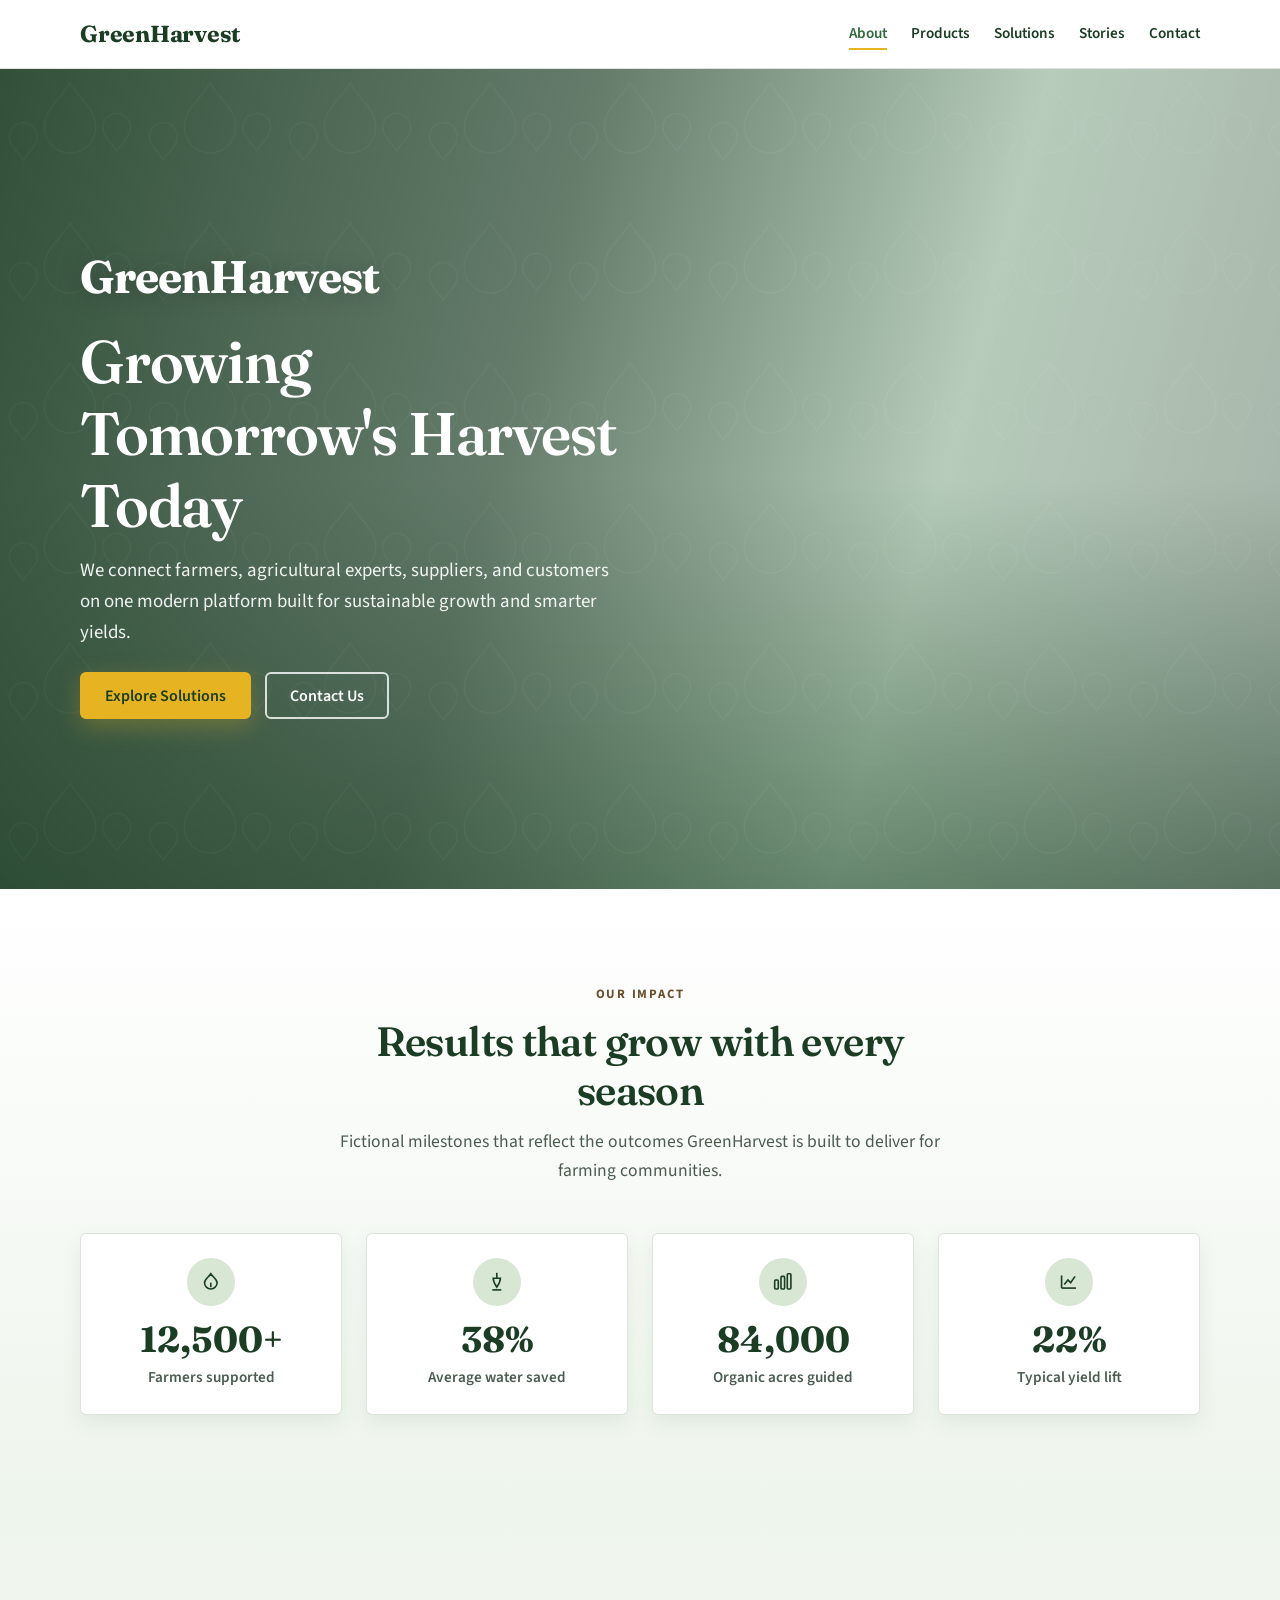
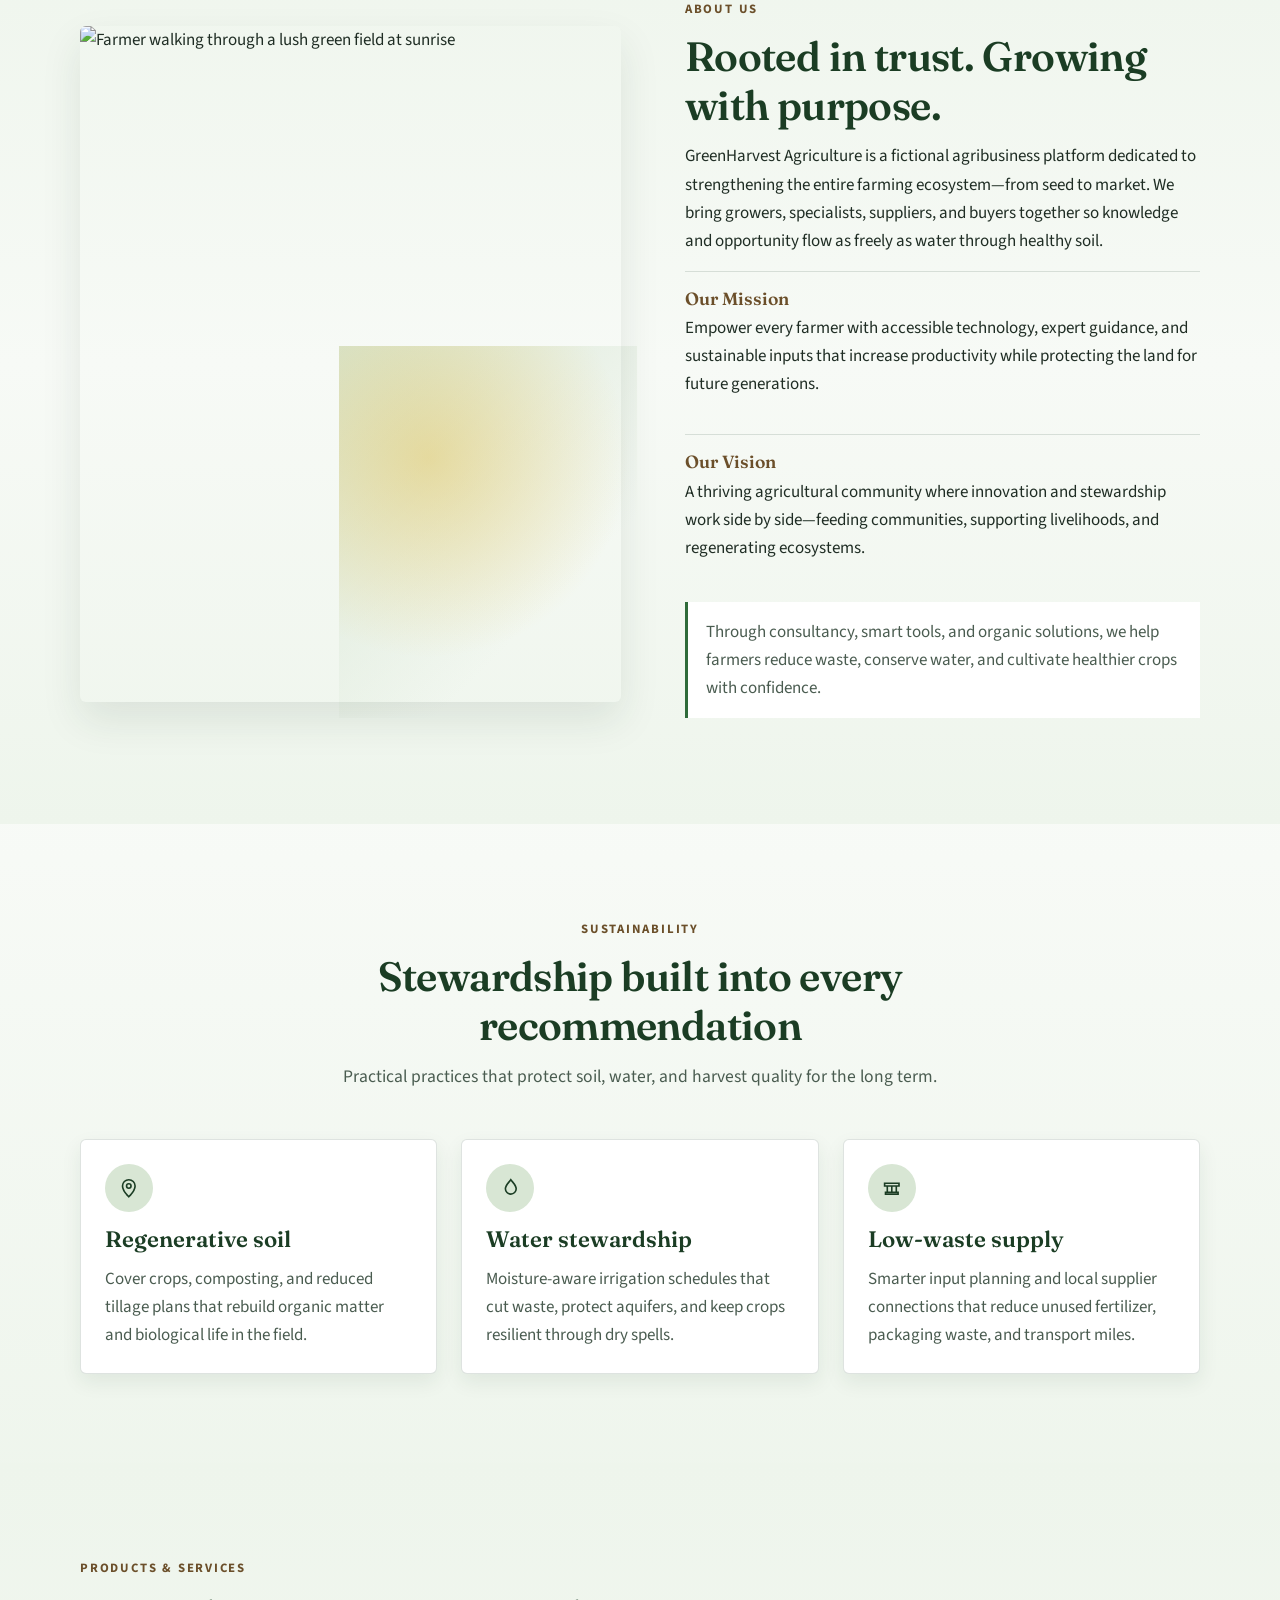
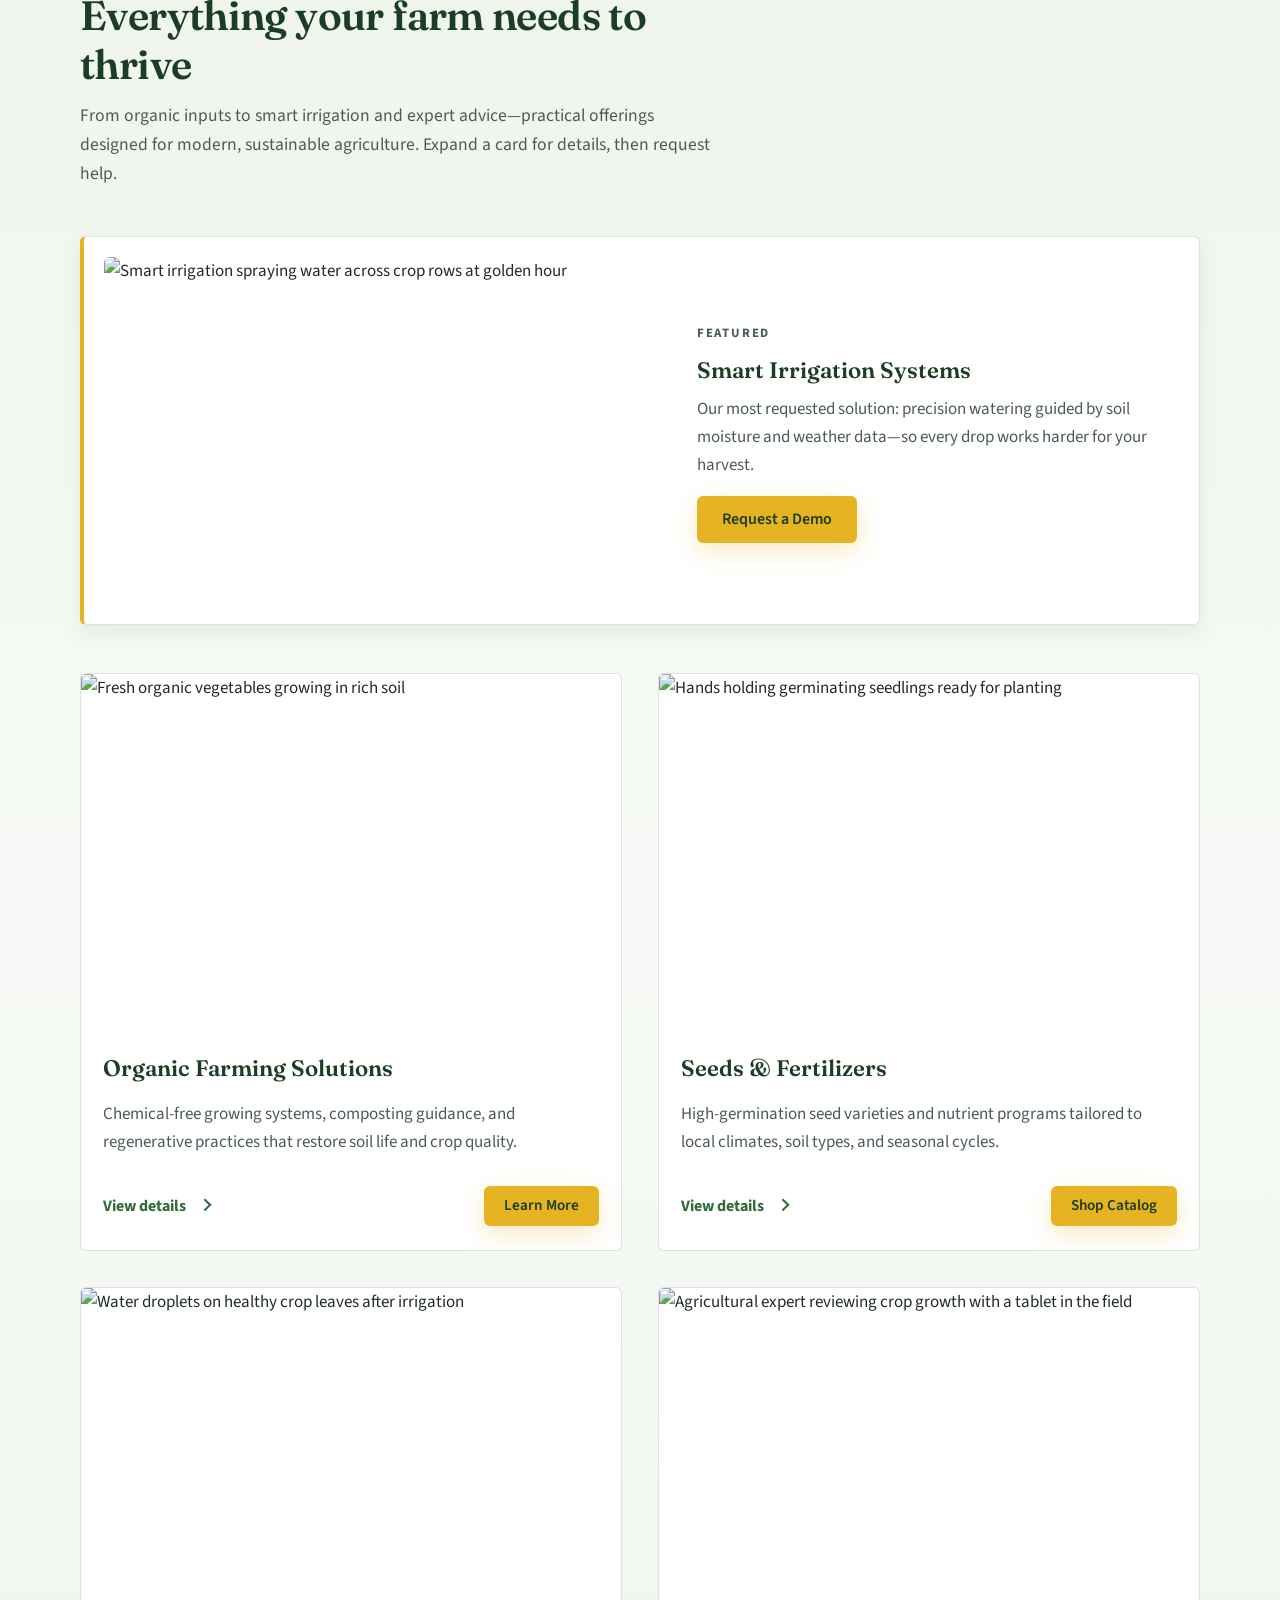
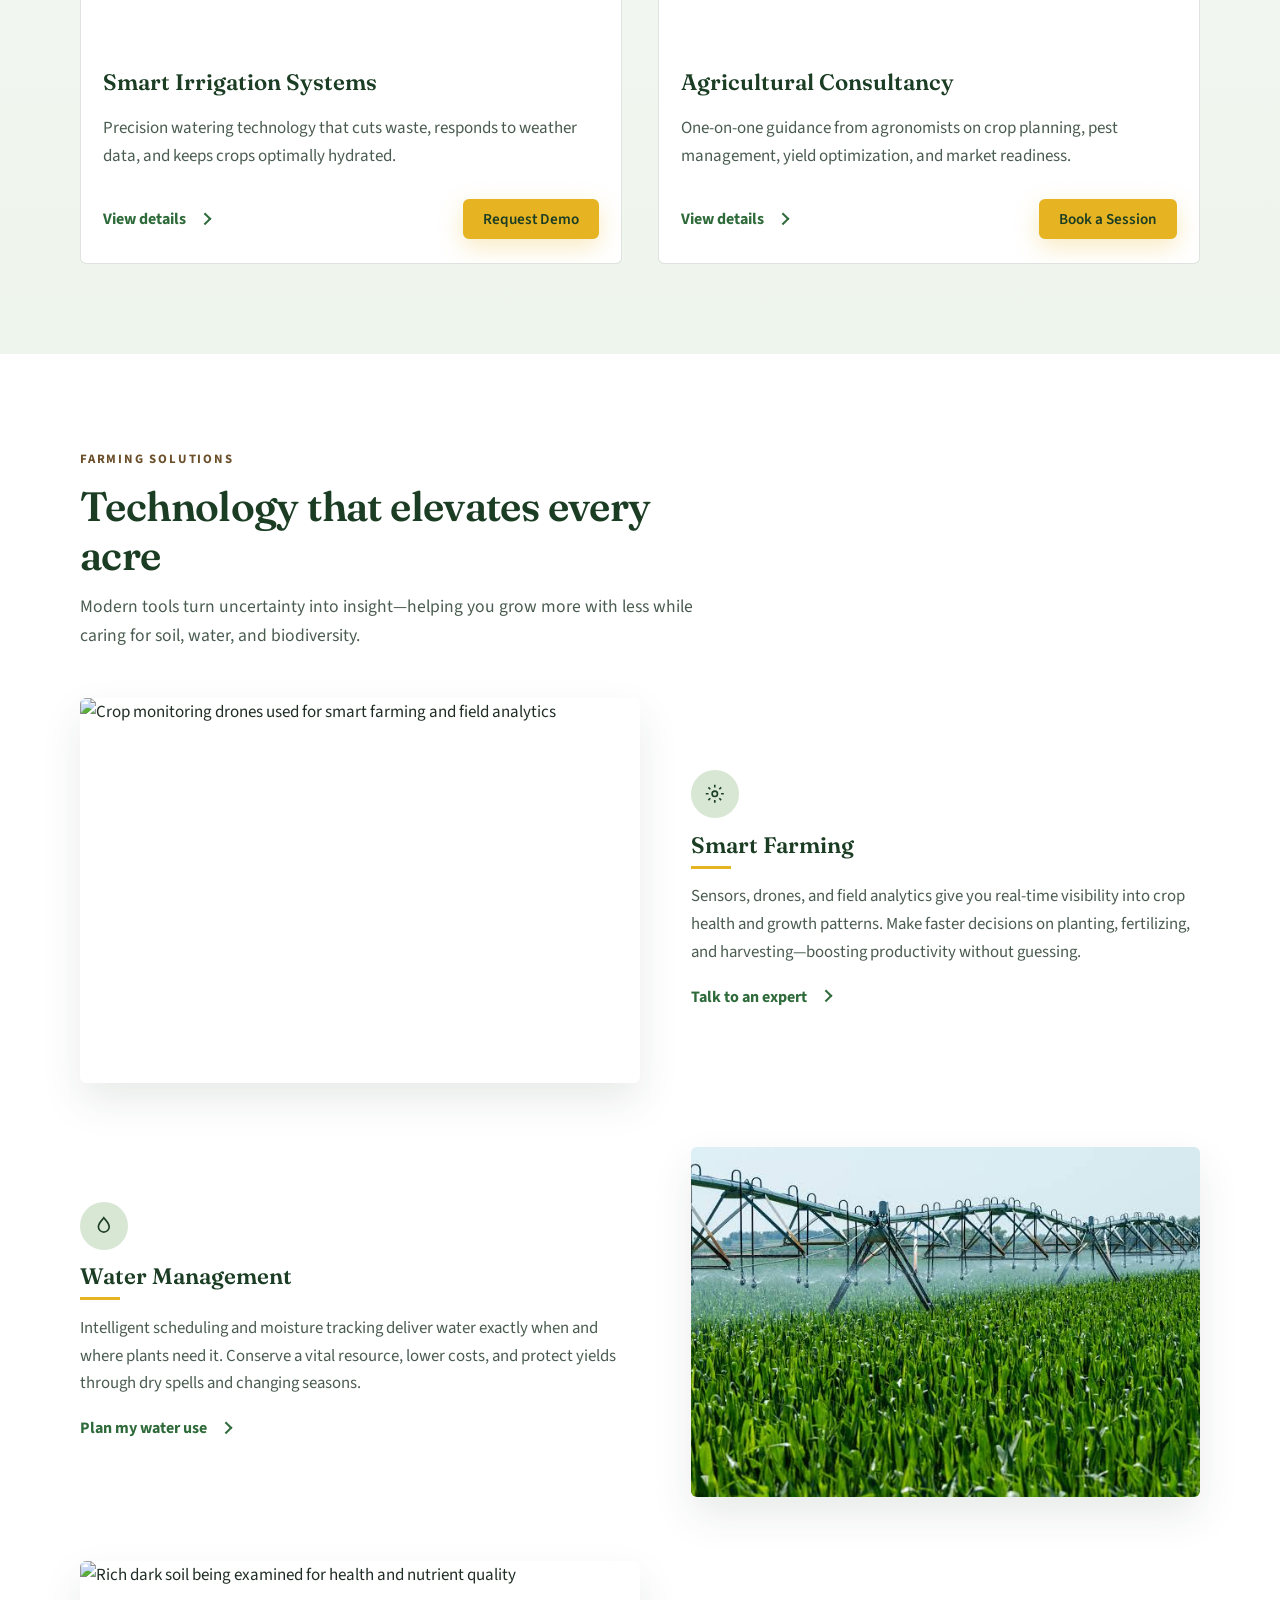
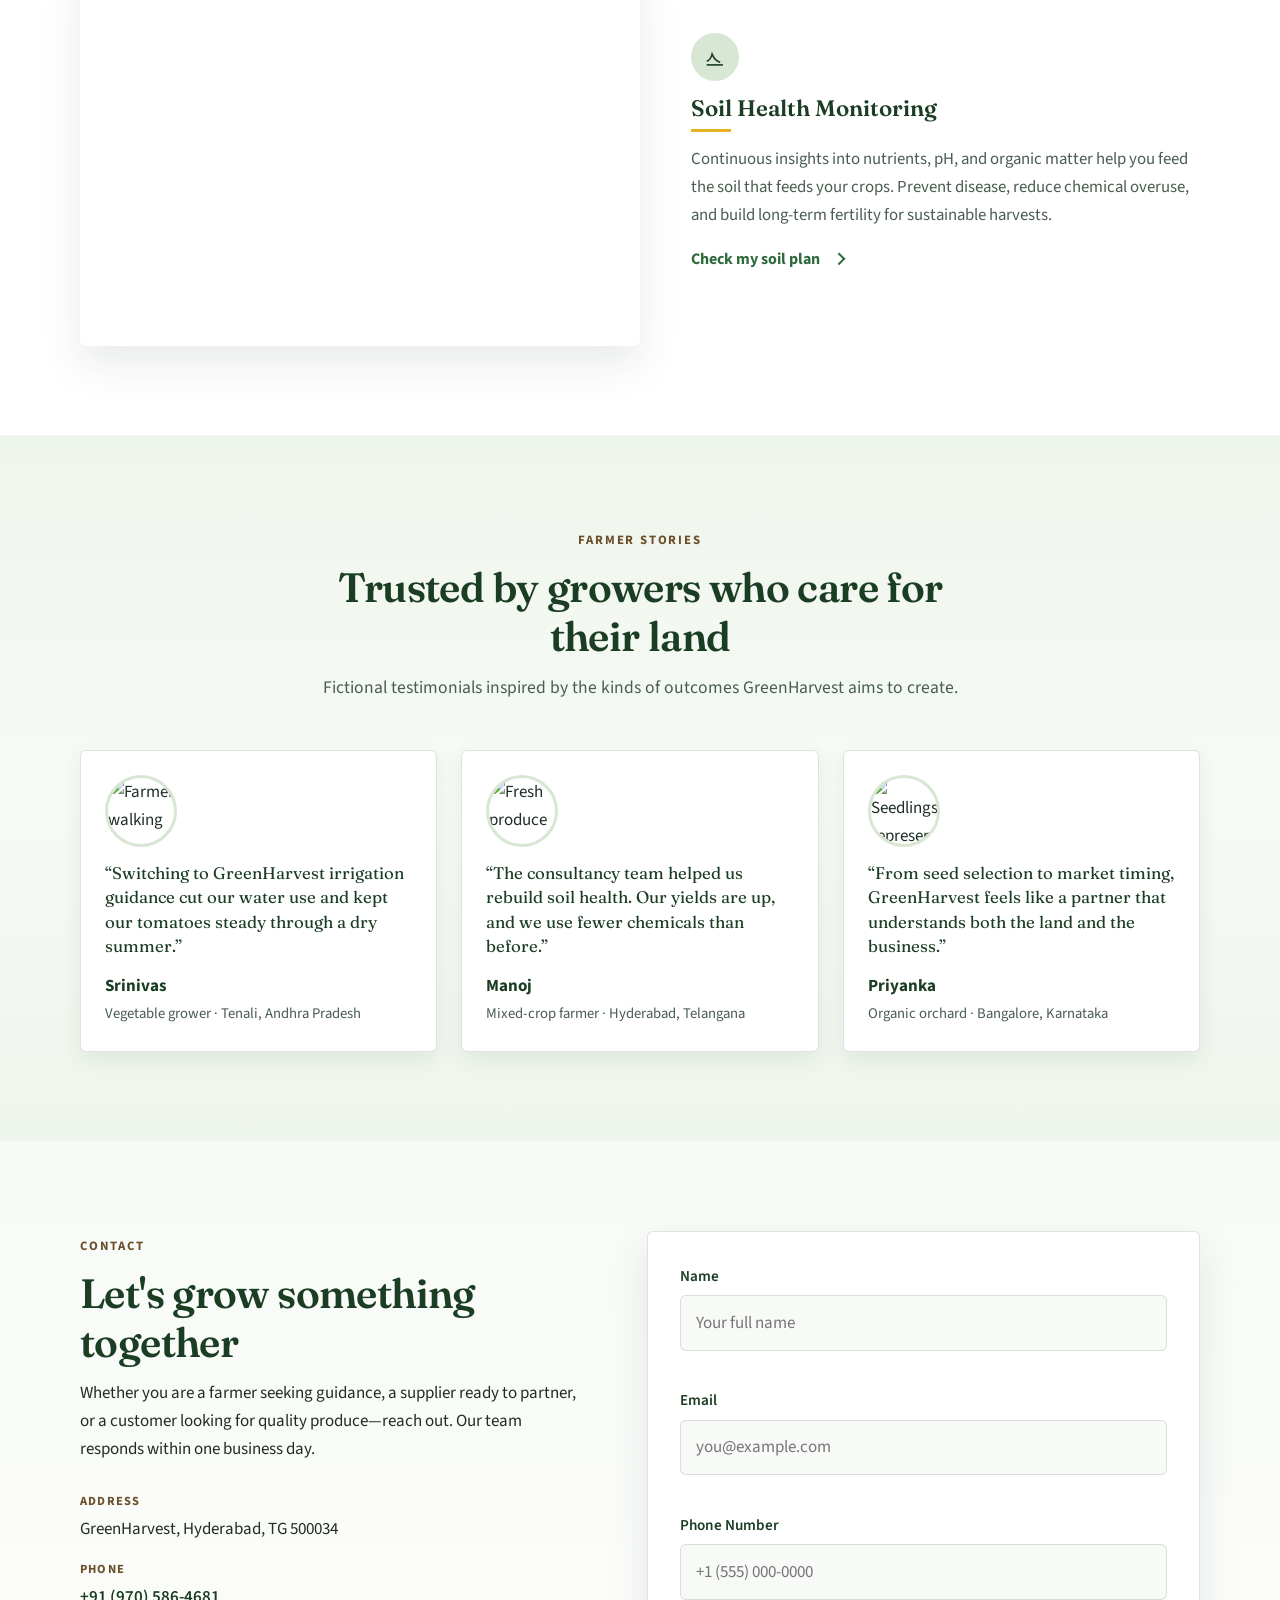
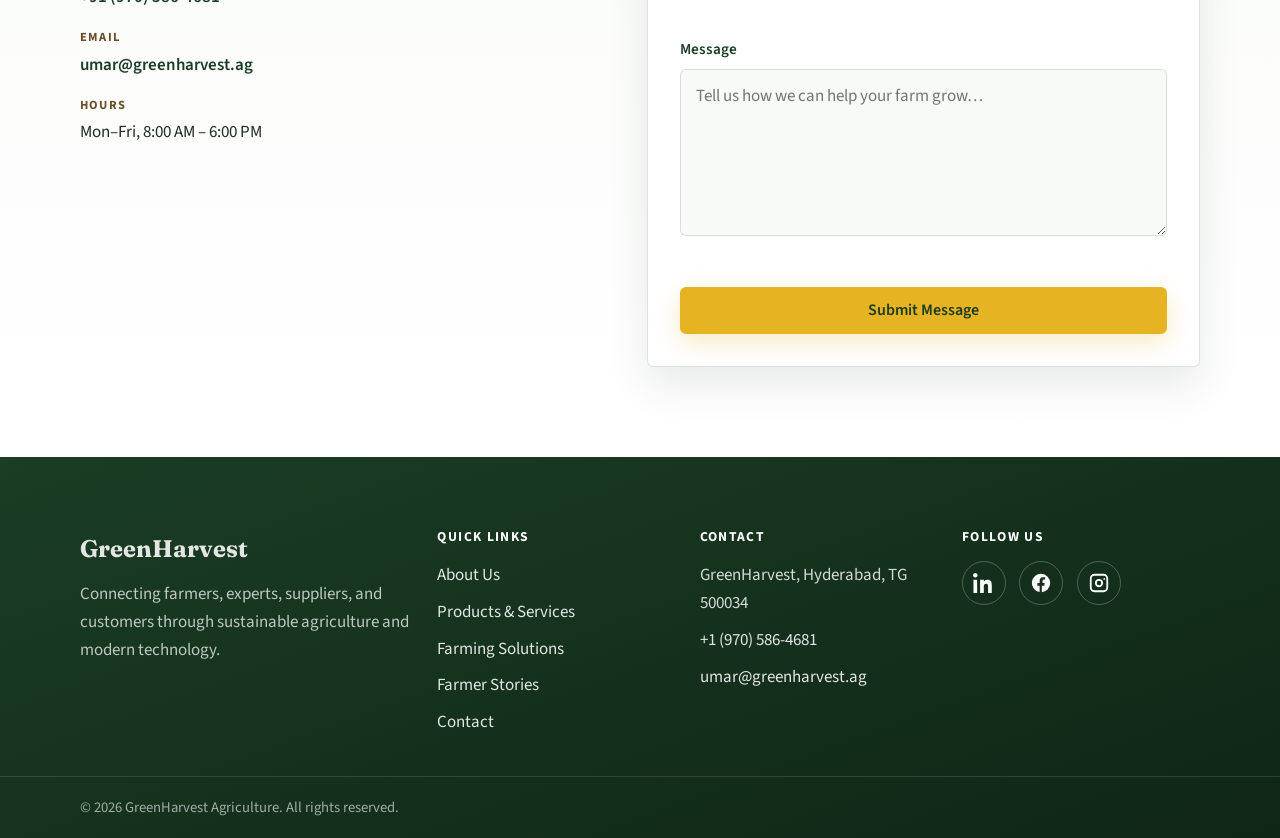
==== index.html @ 23c80033 "Website" ====
<!DOCTYPE html>
<html lang="en">
<head>
  <meta charset="UTF-8" />
  <meta name="viewport" content="width=device-width, initial-scale=1.0" />
  <meta name="description" content="GreenHarvest Agriculture connects farmers, experts, suppliers, and customers through sustainable, technology-driven farming solutions." />
  <title>GreenHarvest Agriculture — Growing Tomorrow's Harvest Today</title>
  <link rel="preconnect" href="https://fonts.googleapis.com" />
  <link rel="preconnect" href="https://fonts.gstatic.com" crossorigin />
  <link href="https://fonts.googleapis.com/css2?family=Fraunces:opsz,wght@9..144,500;9..144,600;9..144,700&family=Source+Sans+3:wght@400;500;600;700&display=swap" rel="stylesheet" />
  <link rel="stylesheet" href="css/styles.css" />
</head>
<body>
  <a class="skip-link" href="#main">Skip to content</a>

  <header class="site-header" id="top">
    <nav class="nav" aria-label="Primary">
      <a class="nav__brand" href="#top">GreenHarvest</a>
      <button class="nav__toggle" type="button" aria-expanded="false" aria-controls="nav-menu" aria-label="Open menu">
        <span class="nav__toggle-bar"></span>
        <span class="nav__toggle-bar"></span>
        <span class="nav__toggle-bar"></span>
      </button>
      <ul class="nav__menu" id="nav-menu">
        <li><a href="#about" data-nav>About</a></li>
        <li><a href="#products" data-nav>Products</a></li>
        <li><a href="#solutions" data-nav>Solutions</a></li>
        <li><a href="#stories" data-nav>Stories</a></li>
        <li><a href="#contact" data-nav>Contact</a></li>
      </ul>
    </nav>
  </header>

  <main id="main">
    <!-- Hero -->
    <section class="hero" aria-labelledby="hero-heading">
      <div class="hero__media" role="img" aria-label="Rolling green farmland under a bright sunrise sky"></div>
      <div class="hero__scrim"></div>
      <div class="hero__pattern" aria-hidden="true"></div>
      <div class="hero__content">
        <p class="hero__brand">GreenHarvest</p>
        <h1 id="hero-heading" class="hero__title">Growing Tomorrow's Harvest Today</h1>
        <p class="hero__subtitle">
          We connect farmers, agricultural experts, suppliers, and customers on one modern platform built for sustainable growth and smarter yields.
        </p>
        <div class="hero__actions">
          <a class="btn btn--primary" href="#solutions">Explore Solutions</a>
          <a class="btn btn--secondary" href="#contact">Contact Us</a>
        </div>
      </div>
    </section>

    <!-- Impact stats -->
    <section class="impact section" id="impact" aria-labelledby="impact-heading">
      <div class="container">
        <header class="section__header section__header--center reveal">
          <p class="eyebrow">Our Impact</p>
          <h2 id="impact-heading">Results that grow with every season</h2>
          <p class="section__lead">Fictional milestones that reflect the outcomes GreenHarvest is built to deliver for farming communities.</p>
        </header>
        <div class="impact__grid">
          <article class="stat reveal">
            <div class="icon-badge" aria-hidden="true">
              <svg viewBox="0 0 24 24" fill="none" stroke="currentColor" stroke-width="1.8"><path d="M12 3c-2.5 4-7 6.2-7 10a7 7 0 0 0 14 0c0-3.8-4.5-6-7-10z"/><path d="M12 13v5"/></svg>
            </div>
            <p class="stat__value"><span class="stat__num" data-count="12500">0</span>+</p>
            <p class="stat__label">Farmers supported</p>
          </article>
          <article class="stat reveal">
            <div class="icon-badge" aria-hidden="true">
              <svg viewBox="0 0 24 24" fill="none" stroke="currentColor" stroke-width="1.8"><path d="M12 2v6"/><path d="M8 8c0 4 1.5 6 4 10 2.5-4 4-6 4-10H8z"/><path d="M7 21h10"/></svg>
            </div>
            <p class="stat__value"><span class="stat__num" data-count="38">0</span>%</p>
            <p class="stat__label">Average water saved</p>
          </article>
          <article class="stat reveal">
            <div class="icon-badge" aria-hidden="true">
              <svg viewBox="0 0 24 24" fill="none" stroke="currentColor" stroke-width="1.8"><rect x="3" y="10" width="4" height="10" rx="1"/><rect x="10" y="6" width="4" height="14" rx="1"/><rect x="17" y="3" width="4" height="17" rx="1"/></svg>
            </div>
            <p class="stat__value"><span class="stat__num" data-count="84000">0</span></p>
            <p class="stat__label">Organic acres guided</p>
          </article>
          <article class="stat reveal">
            <div class="icon-badge" aria-hidden="true">
              <svg viewBox="0 0 24 24" fill="none" stroke="currentColor" stroke-width="1.8"><path d="M4 19V5"/><path d="M4 19h16"/><path d="M7 15l4-5 3 3 5-7"/></svg>
            </div>
            <p class="stat__value"><span class="stat__num" data-count="22">0</span>%</p>
            <p class="stat__label">Typical yield lift</p>
          </article>
        </div>
      </div>
    </section>

    <!-- About -->
    <section class="about section section--alt" id="about" aria-labelledby="about-heading">
      <div class="container about__grid">
        <div class="about__media reveal">
          <img
            src="https://images.unsplash.com/photo-1523348837708-15d4a09cfac2?auto=format&fit=crop&w=1200&q=80"
            alt="Farmer walking through a lush green field at sunrise"
            width="1200"
            height="900"
            loading="lazy"
          />
        </div>
        <div class="about__copy reveal">
          <p class="eyebrow">About Us</p>
          <h2 id="about-heading">Rooted in trust. Growing with purpose.</h2>
          <p>
            GreenHarvest Agriculture is a fictional agribusiness platform dedicated to strengthening the entire farming ecosystem—from seed to market. We bring growers, specialists, suppliers, and buyers together so knowledge and opportunity flow as freely as water through healthy soil.
          </p>
          <div class="about__mission">
            <h3>Our Mission</h3>
            <p>
              Empower every farmer with accessible technology, expert guidance, and sustainable inputs that increase productivity while protecting the land for future generations.
            </p>
          </div>
          <div class="about__mission">
            <h3>Our Vision</h3>
            <p>
              A thriving agricultural community where innovation and stewardship work side by side—feeding communities, supporting livelihoods, and regenerating ecosystems.
            </p>
          </div>
          <p class="about__impact">
            Through consultancy, smart tools, and organic solutions, we help farmers reduce waste, conserve water, and cultivate healthier crops with confidence.
          </p>
        </div>
      </div>
    </section>

    <!-- Sustainability -->
    <section class="sustain section" id="sustainability" aria-labelledby="sustain-heading">
      <div class="container">
        <header class="section__header section__header--center reveal">
          <p class="eyebrow">Sustainability</p>
          <h2 id="sustain-heading">Stewardship built into every recommendation</h2>
          <p class="section__lead">Practical practices that protect soil, water, and harvest quality for the long term.</p>
        </header>
        <div class="sustain__grid">
          <article class="sustain__card reveal">
            <div class="icon-badge" aria-hidden="true">
              <svg viewBox="0 0 24 24" fill="none" stroke="currentColor" stroke-width="1.8"><path d="M12 22c4-4 7-7.5 7-12a7 7 0 1 0-14 0c0 4.5 3 8 7 12z"/><circle cx="12" cy="10" r="2.5"/></svg>
            </div>
            <h3>Regenerative soil</h3>
            <p>Cover crops, composting, and reduced tillage plans that rebuild organic matter and biological life in the field.</p>
          </article>
          <article class="sustain__card reveal">
            <div class="icon-badge" aria-hidden="true">
              <svg viewBox="0 0 24 24" fill="none" stroke="currentColor" stroke-width="1.8"><path d="M12 3c-3 4-6 6.5-6 10a6 6 0 0 0 12 0c0-3.5-3-6-6-10z"/></svg>
            </div>
            <h3>Water stewardship</h3>
            <p>Moisture-aware irrigation schedules that cut waste, protect aquifers, and keep crops resilient through dry spells.</p>
          </article>
          <article class="sustain__card reveal">
            <div class="icon-badge" aria-hidden="true">
              <svg viewBox="0 0 24 24" fill="none" stroke="currentColor" stroke-width="1.8"><path d="M4 7h16v3H4z"/><path d="M7 10v7"/><path d="M12 10v7"/><path d="M17 10v7"/><path d="M5 17h14v2H5z"/></svg>
            </div>
            <h3>Low-waste supply</h3>
            <p>Smarter input planning and local supplier connections that reduce unused fertilizer, packaging waste, and transport miles.</p>
          </article>
        </div>
      </div>
    </section>

    <!-- Products -->
    <section class="products section section--alt" id="products" aria-labelledby="products-heading">
      <div class="container">
        <header class="section__header reveal">
          <p class="eyebrow">Products &amp; Services</p>
          <h2 id="products-heading">Everything your farm needs to thrive</h2>
          <p class="section__lead">
            From organic inputs to smart irrigation and expert advice—practical offerings designed for modern, sustainable agriculture. Expand a card for details, then request help.
          </p>
        </header>

        <aside class="featured reveal" aria-labelledby="featured-heading">
          <div class="featured__media">
            <img
              src="https://images.unsplash.com/photo-1625246333195-78d9c38ad449?auto=format&fit=crop&w=1200&q=80"
              alt="Smart irrigation spraying water across crop rows at golden hour"
              width="1200"
              height="700"
              loading="lazy"
            />
          </div>
          <div class="featured__copy">
            <p class="eyebrow">Featured</p>
            <h3 id="featured-heading">Smart Irrigation Systems</h3>
            <p>Our most requested solution: precision watering guided by soil moisture and weather data—so every drop works harder for your harvest.</p>
            <button
              type="button"
              class="btn btn--primary js-inquire"
              data-product="Smart Irrigation Systems"
              data-message="I am interested in a demo of Smart Irrigation Systems for my farm."
            >
              Request a Demo
            </button>
          </div>
        </aside>

        <div class="products__grid">
          <article class="offer reveal" data-product="Organic Farming Solutions">
            <button type="button" class="offer__toggle" aria-expanded="false" aria-controls="offer-organic-details">
              <span class="visually-hidden">Toggle details for Organic Farming Solutions</span>
            </button>
            <div class="offer__media">
              <img
                src="https://images.unsplash.com/photo-1464226184884-fa280b87c399?auto=format&fit=crop&w=900&q=80"
                alt="Fresh organic vegetables growing in rich soil"
                width="900"
                height="600"
                loading="lazy"
              />
            </div>
            <div class="offer__body">
              <h3>Organic Farming Solutions</h3>
              <p>Chemical-free growing systems, composting guidance, and regenerative practices that restore soil life and crop quality.</p>
              <div class="offer__details" id="offer-organic-details" hidden>
                <ul>
                  <li>Soil biology assessment and compost recipes</li>
                  <li>Natural pest deterrence playbooks</li>
                  <li>Certification-ready documentation support</li>
                </ul>
              </div>
              <div class="offer__actions">
                <button type="button" class="btn btn--text offer__expand">View details</button>
                <button
                  type="button"
                  class="btn btn--primary btn--sm js-inquire"
                  data-product="Organic Farming Solutions"
                  data-message="I would like to learn more about Organic Farming Solutions."
                >
                  Learn More
                </button>
              </div>
            </div>
          </article>

          <article class="offer reveal" data-product="Seeds & Fertilizers">
            <button type="button" class="offer__toggle" aria-expanded="false" aria-controls="offer-seeds-details">
              <span class="visually-hidden">Toggle details for Seeds and Fertilizers</span>
            </button>
            <div class="offer__media">
              <img
                src="https://images.unsplash.com/photo-1416879595882-3373a0480b5b?auto=format&fit=crop&w=900&q=80"
                alt="Hands holding germinating seedlings ready for planting"
                width="900"
                height="600"
                loading="lazy"
              />
            </div>
            <div class="offer__body">
              <h3>Seeds &amp; Fertilizers</h3>
              <p>High-germination seed varieties and nutrient programs tailored to local climates, soil types, and seasonal cycles.</p>
              <div class="offer__details" id="offer-seeds-details" hidden>
                <ul>
                  <li>Climate-matched seed catalogs</li>
                  <li>Balanced NPK and micronutrient plans</li>
                  <li>Seasonal ordering and storage guidance</li>
                </ul>
              </div>
              <div class="offer__actions">
                <button type="button" class="btn btn--text offer__expand">View details</button>
                <button
                  type="button"
                  class="btn btn--primary btn--sm js-inquire"
                  data-product="Seeds & Fertilizers"
                  data-message="I would like to browse the Seeds & Fertilizers catalog for my region."
                >
                  Shop Catalog
                </button>
              </div>
            </div>
          </article>

          <article class="offer reveal" data-product="Smart Irrigation Systems">
            <button type="button" class="offer__toggle" aria-expanded="false" aria-controls="offer-irrigation-details">
              <span class="visually-hidden">Toggle details for Smart Irrigation Systems</span>
            </button>
            <div class="offer__media">
              <img
                src="https://images.unsplash.com/photo-1563514227147-6d2ff665a6a0?auto=format&fit=crop&w=900&q=80"
                alt="Water droplets on healthy crop leaves after irrigation"
                width="900"
                height="600"
                loading="lazy"
              />
            </div>
            <div class="offer__body">
              <h3>Smart Irrigation Systems</h3>
              <p>Precision watering technology that cuts waste, responds to weather data, and keeps crops optimally hydrated.</p>
              <div class="offer__details" id="offer-irrigation-details" hidden>
                <ul>
                  <li>Soil moisture sensor kits</li>
                  <li>Weather-linked watering schedules</li>
                  <li>Zone mapping for uneven fields</li>
                </ul>
              </div>
              <div class="offer__actions">
                <button type="button" class="btn btn--text offer__expand">View details</button>
                <button
                  type="button"
                  class="btn btn--primary btn--sm js-inquire"
                  data-product="Smart Irrigation Systems"
                  data-message="I am interested in a demo of Smart Irrigation Systems for my farm."
                >
                  Request Demo
                </button>
              </div>
            </div>
          </article>

          <article class="offer reveal" data-product="Agricultural Consultancy">
            <button type="button" class="offer__toggle" aria-expanded="false" aria-controls="offer-consult-details">
              <span class="visually-hidden">Toggle details for Agricultural Consultancy</span>
            </button>
            <div class="offer__media">
              <img
                src="https://images.unsplash.com/photo-1574943320219-553eb213f72d?auto=format&fit=crop&w=900&q=80"
                alt="Agricultural expert reviewing crop growth with a tablet in the field"
                width="900"
                height="600"
                loading="lazy"
              />
            </div>
            <div class="offer__body">
              <h3>Agricultural Consultancy</h3>
              <p>One-on-one guidance from agronomists on crop planning, pest management, yield optimization, and market readiness.</p>
              <div class="offer__details" id="offer-consult-details" hidden>
                <ul>
                  <li>Seasonal crop planning workshops</li>
                  <li>On-farm or remote advisory sessions</li>
                  <li>Market timing and quality benchmarks</li>
                </ul>
              </div>
              <div class="offer__actions">
                <button type="button" class="btn btn--text offer__expand">View details</button>
                <button
                  type="button"
                  class="btn btn--primary btn--sm js-inquire"
                  data-product="Agricultural Consultancy"
                  data-message="I would like to book an Agricultural Consultancy session."
                >
                  Book a Session
                </button>
              </div>
            </div>
          </article>
        </div>
      </div>
    </section>

    <!-- Solutions -->
    <section class="solutions section" id="solutions" aria-labelledby="solutions-heading">
      <div class="container">
        <header class="section__header reveal">
          <p class="eyebrow">Farming Solutions</p>
          <h2 id="solutions-heading">Technology that elevates every acre</h2>
          <p class="section__lead">
            Modern tools turn uncertainty into insight—helping you grow more with less while caring for soil, water, and biodiversity.
          </p>
        </header>

        <div class="solutions__list">
          <article class="solution reveal">
            <div class="solution__media">
              <img
                src="https://www.flyeye.io/wp-content/uploads/2025/02/10-Best-Crop-monitoring-Drones-1000x600.jpg"
                alt="Crop monitoring drones used for smart farming and field analytics"
                width="1000"
                height="600"
                loading="lazy"
              />
            </div>
            <div class="solution__copy">
              <div class="icon-badge" aria-hidden="true">
                <svg viewBox="0 0 24 24" fill="none" stroke="currentColor" stroke-width="1.8"><circle cx="12" cy="12" r="3"/><path d="M12 2v3M12 19v3M4.9 4.9l2.1 2.1M17 17l2.1 2.1M2 12h3M19 12h3M4.9 19.1 7 17M17 7l2.1-2.1"/></svg>
              </div>
              <h3>Smart Farming</h3>
              <p>
                Sensors, drones, and field analytics give you real-time visibility into crop health and growth patterns. Make faster decisions on planting, fertilizing, and harvesting—boosting productivity without guessing.
              </p>
              <button
                type="button"
                class="btn btn--text js-inquire"
                data-product="Smart Farming"
                data-message="I want to explore Smart Farming tools for my operation."
              >
                Talk to an expert
              </button>
            </div>
          </article>

          <article class="solution solution--reverse reveal">
            <div class="solution__media">
              <img
                src="images/water-management.jpg"
                alt="Irrigation system watering rows of crops in a field"
                width="1000"
                height="700"
                loading="lazy"
              />
            </div>
            <div class="solution__copy">
              <div class="icon-badge" aria-hidden="true">
                <svg viewBox="0 0 24 24" fill="none" stroke="currentColor" stroke-width="1.8"><path d="M12 3c-3 4-6 6.5-6 10a6 6 0 0 0 12 0c0-3.5-3-6-6-10z"/></svg>
              </div>
              <h3>Water Management</h3>
              <p>
                Intelligent scheduling and moisture tracking deliver water exactly when and where plants need it. Conserve a vital resource, lower costs, and protect yields through dry spells and changing seasons.
              </p>
              <button
                type="button"
                class="btn btn--text js-inquire"
                data-product="Water Management"
                data-message="I need help improving Water Management on my farm."
              >
                Plan my water use
              </button>
            </div>
          </article>

          <article class="solution reveal">
            <div class="solution__media">
              <img
                src="https://images.unsplash.com/photo-1530836369250-ef72a3f5cda8?auto=format&fit=crop&w=1000&q=80"
                alt="Rich dark soil being examined for health and nutrient quality"
                width="1000"
                height="700"
                loading="lazy"
              />
            </div>
            <div class="solution__copy">
              <div class="icon-badge" aria-hidden="true">
                <svg viewBox="0 0 24 24" fill="none" stroke="currentColor" stroke-width="1.8"><path d="M3 17c3-1 5-4 6-8 2 5 5 8 9 9"/><path d="M3 21h18"/></svg>
              </div>
              <h3>Soil Health Monitoring</h3>
              <p>
                Continuous insights into nutrients, pH, and organic matter help you feed the soil that feeds your crops. Prevent disease, reduce chemical overuse, and build long-term fertility for sustainable harvests.
              </p>
              <button
                type="button"
                class="btn btn--text js-inquire"
                data-product="Soil Health Monitoring"
                data-message="I would like a Soil Health Monitoring assessment."
              >
                Check my soil plan
              </button>
            </div>
          </article>
        </div>
      </div>
    </section>

    <!-- Testimonials -->
    <section class="stories section section--alt" id="stories" aria-labelledby="stories-heading">
      <div class="container">
        <header class="section__header section__header--center reveal">
          <p class="eyebrow">Farmer Stories</p>
          <h2 id="stories-heading">Trusted by growers who care for their land</h2>
          <p class="section__lead">Fictional testimonials inspired by the kinds of outcomes GreenHarvest aims to create.</p>
        </header>
        <div class="stories__grid">
          <figure class="story reveal">
            <img
              class="story__photo"
              src="https://www.epicgardening.com/wp-content/uploads/2025/07/A-close-up-shot-of-a-watering-can-pouring-water-over-developing-crops.jpg"
              alt="Farmer walking a green field at sunrise"
              width="400"
              height="400"
              loading="lazy"
            />
            <blockquote>
              <p>“Switching to GreenHarvest irrigation guidance cut our water use and kept our tomatoes steady through a dry summer.”</p>
            </blockquote>
            <figcaption>
              <strong>Srinivas</strong>
              <span>Vegetable grower · Tenali, Andhra Pradesh</span>
            </figcaption>
          </figure>
          <figure class="story reveal">
            <img
              class="story__photo"
              src="https://images.unsplash.com/photo-1464226184884-fa280b87c399?auto=format&fit=crop&w=400&q=80"
              alt="Fresh produce representing a successful harvest"
              width="400"
              height="400"
              loading="lazy"
            />
            <blockquote>
              <p>“The consultancy team helped us rebuild soil health. Our yields are up, and we use fewer chemicals than before.”</p>
            </blockquote>
            <figcaption>
              <strong> Manoj</strong>
              <span>Mixed-crop farmer · Hyderabad, Telangana</span>
            </figcaption>
          </figure>
          <figure class="story reveal">
            <img
              class="story__photo"
              src="https://images.unsplash.com/photo-1416879595882-3373a0480b5b?auto=format&fit=crop&w=400&q=80"
              alt="Seedlings representing organic orchard growth"
              width="400"
              height="400"
              loading="lazy"
            />
            <blockquote>
              <p>“From seed selection to market timing, GreenHarvest feels like a partner that understands both the land and the business.”</p>
            </blockquote>
            <figcaption>
              <strong>Priyanka</strong>
              <span>Organic orchard · Bangalore, Karnataka</span>
            </figcaption>
          </figure>
        </div>
      </div>
    </section>

    <!-- Contact -->
    <section class="contact section" id="contact" aria-labelledby="contact-heading">
      <div class="container contact__grid">
        <div class="contact__info reveal">
          <p class="eyebrow">Contact</p>
          <h2 id="contact-heading">Let's grow something together</h2>
          <p>
            Whether you are a farmer seeking guidance, a supplier ready to partner, or a customer looking for quality produce—reach out. Our team responds within one business day.
          </p>
          <ul class="contact__details">
            <li>
              <span class="contact__label">Address</span>
              <span>GreenHarvest, Hyderabad, TG 500034</span>
            </li>
            <li>
              <span class="contact__label">Phone</span>
              <a href="tel:+91-970586461">+91 (970) 586-4681</a>
            </li>
            <li>
              <span class="contact__label">Email</span>
              <a href="mailto:umar@greenharvest.ag">umar@greenharvest.ag</a>
            </li>
            <li>
              <span class="contact__label">Hours</span>
              <span>Mon–Fri, 8:00 AM – 6:00 PM</span>
            </li>
          </ul>
        </div>

        <form class="contact__form reveal" id="contact-form" novalidate>
          <div class="form__field">
            <label for="name">Name</label>
            <input type="text" id="name" name="name" autocomplete="name" required placeholder="Your full name" />
            <span class="form__error" data-error-for="name"></span>
          </div>
          <div class="form__field">
            <label for="email">Email</label>
            <input type="email" id="email" name="email" autocomplete="email" required placeholder="you@example.com" />
            <span class="form__error" data-error-for="email"></span>
          </div>
          <div class="form__field">
            <label for="phone">Phone Number</label>
            <input type="tel" id="phone" name="phone" autocomplete="tel" required placeholder="+1 (555) 000-0000" />
            <span class="form__error" data-error-for="phone"></span>
          </div>
          <div class="form__field">
            <label for="message">Message</label>
            <textarea id="message" name="message" rows="5" required placeholder="Tell us how we can help your farm grow…"></textarea>
            <span class="form__error" data-error-for="message"></span>
          </div>
          <button class="btn btn--primary" type="submit">Submit Message</button>
          <p class="form__success" id="form-success" hidden tabindex="-1" role="status">
            Thank you! Your message has been received. We'll be in touch soon.
          </p>
        </form>
      </div>
    </section>
  </main>

  <footer class="footer">
    <div class="container footer__grid">
      <div class="footer__brand">
        <a class="footer__logo" href="#top">GreenHarvest</a>
        <p>
          Connecting farmers, experts, suppliers, and customers through sustainable agriculture and modern technology.
        </p>
      </div>
      <div class="footer__nav">
        <h3>Quick Links</h3>
        <ul>
          <li><a href="#about">About Us</a></li>
          <li><a href="#products">Products &amp; Services</a></li>
          <li><a href="#solutions">Farming Solutions</a></li>
          <li><a href="#stories">Farmer Stories</a></li>
          <li><a href="#contact">Contact</a></li>
        </ul>
      </div>
      <div class="footer__contact">
        <h3>Contact</h3>
        <ul>
          <li>GreenHarvest, Hyderabad, TG 500034</li>
          <li><a href="tel:+91-9705864681">+1 (970) 586-4681</a></li>
          <li><a href="mailto:umar@greenharvest.ag">umar@greenharvest.ag</a></li>
        </ul>
      </div>
      <div class="footer__social">
        <h3>Follow Us</h3>
        <ul class="social-links" aria-label="Social media">
          <li>
            <a href="https://www.linkedin.com/" target="_blank" rel="noopener noreferrer" aria-label="LinkedIn">
              <svg width="22" height="22" viewBox="0 0 24 24" fill="currentColor" aria-hidden="true"><path d="M4.98 3.5C4.98 4.88 3.86 6 2.5 6S0 4.88 0 3.5 1.12 1 2.5 1s2.48 1.12 2.48 2.5zM.5 8.5h4V23h-4V8.5zm7.5 0h3.84v1.98h.05c.53-1 1.84-2.05 3.79-2.05 4.05 0 4.8 2.67 4.8 6.14V23h-4v-6.6c0-1.57-.03-3.59-2.19-3.59-2.19 0-2.53 1.71-2.53 3.48V23h-4V8.5z"/></svg>
            </a>
          </li>
          <li>
            <a href="https://www.facebook.com/" target="_blank" rel="noopener noreferrer" aria-label="Facebook">
              <svg width="22" height="22" viewBox="0 0 24 24" fill="currentColor" aria-hidden="true"><path d="M22 12a10 10 0 1 0-11.5 9.9v-7H8v-3h2.5V9.5c0-2.5 1.5-3.9 3.8-3.9 1.1 0 2.2.2 2.2.2v2.4h-1.2c-1.2 0-1.6.8-1.6 1.5V12H16l-.4 3h-2.7v7A10 10 0 0 0 22 12z"/></svg>
            </a>
          </li>
          <li>
            <a href="https://www.instagram.com/" target="_blank" rel="noopener noreferrer" aria-label="Instagram">
              <svg width="22" height="22" viewBox="0 0 24 24" fill="currentColor" aria-hidden="true"><path d="M7 2h10a5 5 0 0 1 5 5v10a5 5 0 0 1-5 5H7a5 5 0 0 1-5-5V7a5 5 0 0 1 5-5zm0 2a3 3 0 0 0-3 3v10a3 3 0 0 0 3 3h10a3 3 0 0 0 3-3V7a3 3 0 0 0-3-3H7zm5 3.5A4.5 4.5 0 1 1 7.5 12 4.5 4.5 0 0 1 12 7.5zm0 2A2.5 2.5 0 1 0 14.5 12 2.5 2.5 0 0 0 12 9.5zM17.75 6.5a1 1 0 1 1-1 1 1 1 0 0 1 1-1z"/></svg>
            </a>
          </li>
        </ul>
      </div>
    </div>
    <div class="footer__bottom">
      <div class="container">
        <p>&copy; <span id="year"></span> GreenHarvest Agriculture. All rights reserved.</p>
      </div>
    </div>
  </footer>

  <script src="js/main.js"></script>
</body>
</html>
---- css/styles.css ----
/* =========================================================
   GreenHarvest Agriculture — Brand & Layout Styles
   Color psychology:
   - Green #2F6B3A — growth, nature, sustainability, trust (primary)
   - Dark green #1B3D24 — reliability, professionalism (nav/headings)
   - Earth brown #6B4F2A — soil, stability (secondary / eyebrows)
   - Yellow #E6B422 — optimism, energy, sunlight (CTAs / accents)
   - White / soft sage — cleanliness, clarity (backgrounds)
   ========================================================= */

:root {
  --green: #2f6b3a;
  --green-dark: #1b3d24;
  --green-mid: #3d8a4a;
  --sage: #d8e6d4;
  --sage-soft: #eef5ec;
  --earth: #6b4f2a;
  --earth-soft: #8a6a3d;
  --sun: #e6b422;
  --sun-deep: #c99712;
  --white: #ffffff;
  --off-white: #f7faf6;
  --text: #1f2d24;
  --text-muted: #4a5c50;
  --border: rgba(27, 61, 36, 0.14);
  --shadow: 0 18px 40px rgba(27, 61, 36, 0.1);
  --shadow-sm: 0 8px 20px rgba(27, 61, 36, 0.08);
  --radius: 6px;
  --space-1: 0.5rem;
  --space-2: 1rem;
  --space-3: 1.5rem;
  --space-4: 2rem;
  --space-5: 3rem;
  --font-display: "Fraunces", Georgia, "Times New Roman", serif;
  --font-body: "Source Sans 3", "Segoe UI", sans-serif;
  --container: 1120px;
  --header-h: 4.25rem;
  --ease: cubic-bezier(0.22, 1, 0.36, 1);
  --touch: 44px;
}

*,
*::before,
*::after {
  box-sizing: border-box;
}

html {
  scroll-behavior: smooth;
  scroll-padding-top: var(--header-h);
}

body {
  margin: 0;
  font-family: var(--font-body);
  font-size: 1.0625rem;
  line-height: 1.65;
  color: var(--text);
  background: var(--white);
  -webkit-font-smoothing: antialiased;
}

img {
  max-width: 100%;
  height: auto;
  display: block;
}

a {
  color: var(--green);
  text-decoration: none;
  transition: color 0.2s var(--ease);
}

a:hover {
  color: var(--green-dark);
}

a:focus-visible,
button:focus-visible,
input:focus-visible,
textarea:focus-visible {
  outline: 2px solid var(--sun);
  outline-offset: 3px;
}

h1,
h2,
h3 {
  font-family: var(--font-display);
  color: var(--green-dark);
  line-height: 1.2;
  font-weight: 600;
  margin: 0 0 0.75rem;
}

h1 {
  font-size: clamp(2.15rem, 5vw, 3.75rem);
  letter-spacing: -0.02em;
}

h2 {
  font-size: clamp(1.75rem, 3.2vw, 2.6rem);
  letter-spacing: -0.015em;
}

h3 {
  font-size: clamp(1.15rem, 2vw, 1.4rem);
}

p {
  margin: 0 0 1rem;
}

ul {
  margin: 0;
  padding: 0;
  list-style: none;
}

.visually-hidden {
  position: absolute;
  width: 1px;
  height: 1px;
  padding: 0;
  margin: -1px;
  overflow: hidden;
  clip: rect(0, 0, 0, 0);
  white-space: nowrap;
  border: 0;
}

.skip-link {
  position: absolute;
  left: 1rem;
  top: -100px;
  background: var(--green-dark);
  color: var(--white);
  padding: 0.6rem 1rem;
  z-index: 1000;
  border-radius: var(--radius);
}

.skip-link:focus {
  top: 1rem;
  color: var(--white);
}

.container {
  width: min(100% - 2.5rem, var(--container));
  margin-inline: auto;
}

.section {
  padding: clamp(3.5rem, 7vw, 6rem) 0;
}

.section--alt {
  background:
    linear-gradient(180deg, var(--sage-soft) 0%, var(--off-white) 50%, var(--sage-soft) 100%);
}

.section__header {
  max-width: 40rem;
  margin-bottom: clamp(2rem, 4vw, 3rem);
}

.section__header--center {
  margin-inline: auto;
  text-align: center;
}

.section__lead {
  color: var(--text-muted);
  font-size: 1.1rem;
  margin-bottom: 0;
}

.eyebrow {
  display: inline-block;
  font-family: var(--font-body);
  font-size: 0.8rem;
  font-weight: 700;
  letter-spacing: 0.14em;
  text-transform: uppercase;
  color: var(--earth);
  margin: 0 0 0.75rem;
}

.icon-badge {
  width: 3rem;
  height: 3rem;
  display: inline-flex;
  align-items: center;
  justify-content: center;
  border-radius: 50%;
  background: var(--sage);
  color: var(--green-dark);
  margin-bottom: 0.85rem;
}

.icon-badge svg {
  width: 1.35rem;
  height: 1.35rem;
}

/* ---------- Buttons ---------- */

.btn {
  display: inline-flex;
  align-items: center;
  justify-content: center;
  gap: 0.4rem;
  min-height: var(--touch);
  font-family: var(--font-body);
  font-size: 1rem;
  font-weight: 600;
  line-height: 1;
  padding: 0.85rem 1.45rem;
  border-radius: var(--radius);
  border: 2px solid transparent;
  cursor: pointer;
  text-decoration: none;
  transition:
    background 0.25s var(--ease),
    color 0.25s var(--ease),
    border-color 0.25s var(--ease),
    transform 0.25s var(--ease),
    box-shadow 0.25s var(--ease);
}

.btn--sm {
  min-height: 2.5rem;
  padding: 0.65rem 1.1rem;
  font-size: 0.95rem;
}

.btn--primary {
  background: var(--sun);
  color: var(--green-dark);
  border-color: var(--sun);
  box-shadow: 0 8px 24px rgba(230, 180, 34, 0.28);
}

.btn--primary:hover {
  background: var(--sun-deep);
  border-color: var(--sun-deep);
  color: var(--green-dark);
  transform: translateY(-2px);
}

.btn--secondary {
  background: transparent;
  color: var(--white);
  border-color: rgba(255, 255, 255, 0.8);
}

.btn--secondary:hover {
  background: rgba(255, 255, 255, 0.14);
  color: var(--white);
  border-color: var(--white);
  transform: translateY(-2px);
}

.btn--text {
  background: transparent;
  color: var(--green);
  border: none;
  padding: 0.35rem 0;
  min-height: auto;
  font-weight: 700;
  box-shadow: none;
}

.btn--text::after {
  content: "";
  display: inline-block;
  width: 0.55rem;
  height: 0.55rem;
  margin-left: 0.45rem;
  border-right: 2px solid currentColor;
  border-top: 2px solid currentColor;
  transform: rotate(45deg) translateY(-1px);
  transition: transform 0.25s var(--ease);
}

.btn--text:hover {
  color: var(--earth);
}

.btn--text:hover::after {
  transform: rotate(45deg) translate(2px, -3px);
}

/* ---------- Header / Nav ---------- */

.site-header {
  position: sticky;
  top: 0;
  z-index: 100;
  background: rgba(255, 255, 255, 0.94);
  backdrop-filter: blur(12px);
  border-bottom: 1px solid var(--border);
}

.nav {
  position: relative;
  width: min(100% - 2.5rem, var(--container));
  margin-inline: auto;
  min-height: var(--header-h);
  display: flex;
  align-items: center;
  justify-content: space-between;
  gap: 1rem;
}

.nav__brand {
  font-family: var(--font-display);
  font-size: 1.45rem;
  font-weight: 700;
  color: var(--green-dark);
  letter-spacing: -0.01em;
}

.nav__brand:hover {
  color: var(--green);
}

.nav__menu {
  display: flex;
  align-items: center;
  gap: 0.25rem 1.5rem;
}

.nav__menu a {
  color: var(--green-dark);
  font-weight: 600;
  font-size: 0.95rem;
  padding: 0.45rem 0;
  position: relative;
  min-height: var(--touch);
  display: inline-flex;
  align-items: center;
}

.nav__menu a::after {
  content: "";
  position: absolute;
  left: 0;
  bottom: 0.35rem;
  width: 100%;
  height: 2px;
  background: var(--sun);
  transform: scaleX(0);
  transform-origin: left;
  transition: transform 0.25s var(--ease);
}

.nav__menu a:hover,
.nav__menu a:focus-visible,
.nav__menu a.is-active {
  color: var(--green);
}

.nav__menu a:hover::after,
.nav__menu a:focus-visible::after,
.nav__menu a.is-active::after {
  transform: scaleX(1);
}

.nav__toggle {
  display: none;
  width: var(--touch);
  height: var(--touch);
  padding: 0;
  border: none;
  background: transparent;
  cursor: pointer;
  flex-direction: column;
  justify-content: center;
  align-items: center;
  gap: 5px;
}

.nav__toggle-bar {
  display: block;
  width: 1.35rem;
  height: 2px;
  background: var(--green-dark);
  transition: transform 0.25s var(--ease), opacity 0.2s ease;
}

.nav.is-open .nav__toggle-bar:nth-child(1) {
  transform: translateY(7px) rotate(45deg);
}

.nav.is-open .nav__toggle-bar:nth-child(2) {
  opacity: 0;
}

.nav.is-open .nav__toggle-bar:nth-child(3) {
  transform: translateY(-7px) rotate(-45deg);
}

/* ---------- Hero ---------- */

.hero {
  position: relative;
  min-height: min(92vh, 820px);
  min-height: min(92dvh, 820px);
  display: grid;
  align-items: center;
  overflow: hidden;
  color: var(--white);
}

.hero__media {
  position: absolute;
  inset: 0;
  background:
    url("https://images.unsplash.com/photo-1500382017468-9049fed747ef?auto=format&fit=crop&w=2000&q=80")
      center / cover no-repeat;
  transform: scale(1.04);
  animation: heroZoom 18s var(--ease) both;
}

.hero__scrim {
  position: absolute;
  inset: 0;
  background:
    linear-gradient(
      105deg,
      rgba(27, 61, 36, 0.9) 0%,
      rgba(27, 61, 36, 0.68) 40%,
      rgba(47, 107, 58, 0.35) 70%,
      rgba(27, 61, 36, 0.4) 100%
    ),
    linear-gradient(to top, rgba(27, 61, 36, 0.55) 0%, transparent 50%);
}

.hero__pattern {
  position: absolute;
  inset: 0;
  z-index: 0;
  pointer-events: none;
  opacity: 0.14;
  background-image: url("data:image/svg+xml,%3Csvg xmlns='http://www.w3.org/2000/svg' width='120' height='120' viewBox='0 0 120 120'%3E%3Cg fill='none' stroke='%23ffffff' stroke-width='1.2' opacity='0.7'%3E%3Cpath d='M60 12c-8 14-22 22-22 38a22 22 0 1 0 44 0c0-16-14-24-22-38z'/%3E%3Cpath d='M20 78c5-8 12-12 12-20a12 12 0 1 0-24 0c0 8 7 12 12 20z'/%3E%3Cpath d='M100 70c5-8 12-12 12-20a12 12 0 1 0-24 0c0 8 7 12 12 20z'/%3E%3C/g%3E%3C/svg%3E");
  background-size: 140px 140px;
  mix-blend-mode: soft-light;
}

.hero__content {
  position: relative;
  z-index: 1;
  width: min(100% - 2.5rem, var(--container));
  margin-left: max(1.25rem, calc((100% - var(--container)) / 2));
  margin-right: auto;
  padding: clamp(3rem, 7vw, 5.5rem) 0;
  max-width: 40rem;
  animation: heroRise 1s var(--ease) both;
}

.hero__brand {
  font-family: var(--font-display);
  font-size: clamp(1.85rem, 4vw, 2.85rem);
  font-weight: 700;
  letter-spacing: -0.02em;
  margin: 0 0 0.7rem;
  color: var(--white);
  text-shadow: 0 2px 24px rgba(0, 0, 0, 0.25);
}

.hero__title {
  color: var(--white);
  margin-bottom: 0.85rem;
  max-width: 14ch;
}

.hero__subtitle {
  color: rgba(255, 255, 255, 0.92);
  font-size: clamp(1.02rem, 1.6vw, 1.18rem);
  max-width: 34rem;
  margin-bottom: 1.5rem;
}

.hero__actions {
  display: flex;
  flex-wrap: wrap;
  gap: 0.85rem;
}

@keyframes heroZoom {
  from { transform: scale(1.08); }
  to { transform: scale(1); }
}

@keyframes heroRise {
  from {
    opacity: 0;
    transform: translateY(24px);
  }
  to {
    opacity: 1;
    transform: translateY(0);
  }
}

/* ---------- Impact ---------- */

.impact {
  background:
    linear-gradient(180deg, var(--white) 0%, var(--sage-soft) 100%);
}

.impact__grid {
  display: grid;
  grid-template-columns: repeat(4, 1fr);
  gap: var(--space-3);
}

.stat {
  text-align: center;
  padding: var(--space-3) var(--space-2);
  background: var(--white);
  border: 1px solid var(--border);
  border-radius: var(--radius);
  box-shadow: var(--shadow-sm);
  transition: transform 0.25s var(--ease), box-shadow 0.25s var(--ease);
}

.stat:hover {
  transform: translateY(-3px);
  box-shadow: var(--shadow);
}

.stat .icon-badge {
  margin-inline: auto;
}

.stat__value {
  font-family: var(--font-display);
  font-size: clamp(1.75rem, 3vw, 2.25rem);
  font-weight: 700;
  color: var(--green-dark);
  margin: 0 0 0.35rem;
  line-height: 1.1;
}

.stat__label {
  margin: 0;
  color: var(--text-muted);
  font-weight: 600;
  font-size: 0.95rem;
}

/* ---------- About ---------- */

.about__grid {
  display: grid;
  grid-template-columns: 1.05fr 1fr;
  gap: clamp(2rem, 5vw, 4rem);
  align-items: center;
}

.about__media {
  position: relative;
}

.about__media::after {
  content: "";
  position: absolute;
  inset: auto -1rem -1rem auto;
  width: 55%;
  height: 55%;
  background:
    radial-gradient(circle at 30% 30%, rgba(230, 180, 34, 0.35), transparent 60%),
    linear-gradient(135deg, var(--sage) 0%, transparent 70%);
  z-index: -1;
  pointer-events: none;
}

.about__media img {
  width: 100%;
  aspect-ratio: 4 / 5;
  object-fit: cover;
  border-radius: var(--radius);
  box-shadow: var(--shadow);
}

.about__mission {
  padding: 1rem 0 0.25rem;
  border-top: 1px solid var(--border);
  margin-top: 1rem;
}

.about__mission h3 {
  color: var(--earth);
  font-size: 1.1rem;
  margin-bottom: 0.35rem;
}

.about__impact {
  margin-top: 1.25rem;
  padding: 1rem 1.15rem;
  background: var(--white);
  border-left: 3px solid var(--green);
  color: var(--text-muted);
}

/* ---------- Sustainability ---------- */

.sustain {
  background:
    url("https://images.unsplash.com/photo-1464226184884-fa280b87c399?auto=format&fit=crop&w=1800&q=70")
      center / cover no-repeat;
  position: relative;
}

.sustain::before {
  content: "";
  position: absolute;
  inset: 0;
  background: linear-gradient(180deg, rgba(247, 250, 246, 0.94) 0%, rgba(238, 245, 236, 0.96) 100%);
}

.sustain .container {
  position: relative;
  z-index: 1;
}

.sustain__grid {
  display: grid;
  grid-template-columns: repeat(3, 1fr);
  gap: var(--space-3);
}

.sustain__card {
  background: var(--white);
  border: 1px solid var(--border);
  border-radius: var(--radius);
  padding: var(--space-3);
  box-shadow: var(--shadow-sm);
  transition: transform 0.25s var(--ease), box-shadow 0.25s var(--ease);
}

.sustain__card:hover {
  transform: translateY(-3px);
  box-shadow: var(--shadow);
}

.sustain__card p {
  color: var(--text-muted);
  margin-bottom: 0;
}

/* ---------- Products ---------- */

.featured {
  display: grid;
  grid-template-columns: 1.15fr 1fr;
  gap: clamp(1.5rem, 3vw, 2.5rem);
  align-items: center;
  margin-bottom: clamp(2rem, 4vw, 3rem);
  padding: clamp(1rem, 2vw, 1.25rem);
  background: var(--white);
  border: 1px solid var(--border);
  border-left: 4px solid var(--sun);
  border-radius: var(--radius);
  box-shadow: var(--shadow-sm);
}

.featured__media img {
  width: 100%;
  aspect-ratio: 16 / 10;
  object-fit: cover;
  border-radius: var(--radius);
}

.featured__copy p {
  color: var(--text-muted);
}

.products__grid {
  display: grid;
  grid-template-columns: repeat(2, 1fr);
  gap: clamp(1.5rem, 3vw, 2.25rem);
}

.offer {
  position: relative;
  display: grid;
  grid-template-rows: auto 1fr;
  background: var(--white);
  border: 1px solid var(--border);
  border-radius: var(--radius);
  overflow: hidden;
  transition: transform 0.3s var(--ease), box-shadow 0.3s var(--ease), border-color 0.3s var(--ease);
}

.offer:hover,
.offer.is-open {
  transform: translateY(-4px);
  box-shadow: var(--shadow);
  border-color: rgba(47, 107, 58, 0.28);
}

.offer:focus-within {
  outline: 2px solid var(--sun);
  outline-offset: 2px;
}

.offer__toggle {
  position: absolute;
  inset: 0;
  z-index: 1;
  width: 100%;
  height: 100%;
  border: 0;
  background: transparent;
  cursor: pointer;
  padding: 0;
}

.offer__body {
  position: relative;
  z-index: 2;
  padding: 1.35rem 1.4rem 1.5rem;
  display: flex;
  flex-direction: column;
  gap: 0.35rem;
  pointer-events: none;
}

.offer__body .btn,
.offer__actions {
  pointer-events: auto;
}

.offer__media {
  position: relative;
  z-index: 0;
  pointer-events: none;
}

.offer__media img {
  width: 100%;
  aspect-ratio: 3 / 2;
  object-fit: cover;
  transition: transform 0.45s var(--ease);
}

.offer:hover .offer__media img,
.offer.is-open .offer__media img {
  transform: scale(1.04);
}

.offer__body > p {
  color: var(--text-muted);
  flex: 1;
}

.offer__details {
  margin: 0.35rem 0 0.5rem;
  padding: 0.75rem 0.9rem;
  background: var(--sage-soft);
  border-radius: var(--radius);
}

.offer__details ul {
  display: grid;
  gap: 0.4rem;
}

.offer__details li {
  position: relative;
  padding-left: 1.1rem;
  color: var(--text-muted);
  font-size: 0.95rem;
}

.offer__details li::before {
  content: "";
  position: absolute;
  left: 0;
  top: 0.55em;
  width: 0.45rem;
  height: 0.45rem;
  border-radius: 50%;
  background: var(--green);
}

.offer__actions {
  display: flex;
  flex-wrap: wrap;
  align-items: center;
  justify-content: space-between;
  gap: 0.75rem;
  margin-top: 0.5rem;
}

.offer.is-open .offer__expand::after {
  transform: rotate(135deg) translate(-1px, 1px);
}

/* ---------- Solutions ---------- */

.solutions__list {
  display: grid;
  gap: clamp(2.5rem, 5vw, 4rem);
}

.solution {
  display: grid;
  grid-template-columns: 1.1fr 1fr;
  gap: clamp(1.5rem, 4vw, 3.5rem);
  align-items: center;
}

.solution--reverse .solution__media {
  order: 2;
}

.solution--reverse .solution__copy {
  order: 1;
}

.solution__media img {
  width: 100%;
  aspect-ratio: 16 / 11;
  object-fit: cover;
  border-radius: var(--radius);
  box-shadow: var(--shadow);
}

.solution__copy > p {
  color: var(--text-muted);
  font-size: 1.05rem;
}

.solution__copy h3 {
  position: relative;
  padding-bottom: 0.65rem;
  margin-bottom: 0.9rem;
}

.solution__copy h3::after {
  content: "";
  position: absolute;
  left: 0;
  bottom: 0;
  width: 2.5rem;
  height: 3px;
  background: var(--sun);
}

/* ---------- Stories / Testimonials ---------- */

.stories__grid {
  display: grid;
  grid-template-columns: repeat(3, 1fr);
  gap: var(--space-3);
}

.story {
  margin: 0;
  background: var(--white);
  border: 1px solid var(--border);
  border-radius: var(--radius);
  padding: var(--space-3);
  box-shadow: var(--shadow-sm);
  display: grid;
  gap: 0.85rem;
  transition: transform 0.25s var(--ease), box-shadow 0.25s var(--ease);
}

.story:hover {
  transform: translateY(-3px);
  box-shadow: var(--shadow);
}

.story__photo {
  width: 4.5rem;
  height: 4.5rem;
  border-radius: 50%;
  object-fit: cover;
  border: 3px solid var(--sage);
}

.story blockquote {
  margin: 0;
}

.story blockquote p {
  font-family: var(--font-display);
  font-size: 1.05rem;
  line-height: 1.45;
  color: var(--green-dark);
  margin: 0;
}

.story figcaption {
  display: grid;
  gap: 0.15rem;
}

.story figcaption strong {
  color: var(--green-dark);
}

.story figcaption span {
  color: var(--text-muted);
  font-size: 0.92rem;
}

/* ---------- Contact ---------- */

.contact {
  background:
    linear-gradient(180deg, var(--off-white) 0%, var(--white) 100%);
}

.contact__grid {
  display: grid;
  grid-template-columns: 1fr 1.1fr;
  gap: clamp(2rem, 5vw, 4rem);
  align-items: start;
}

.contact__details {
  margin-top: 1.75rem;
  display: grid;
  gap: 1rem;
}

.contact__details li {
  display: grid;
  gap: 0.2rem;
}

.contact__label {
  font-size: 0.78rem;
  font-weight: 700;
  letter-spacing: 0.1em;
  text-transform: uppercase;
  color: var(--earth);
}

.contact__details a {
  color: var(--green-dark);
  font-weight: 600;
}

.contact__form {
  background: var(--white);
  border: 1px solid var(--border);
  border-radius: var(--radius);
  padding: clamp(1.5rem, 3vw, 2rem);
  box-shadow: var(--shadow);
}

.form__field {
  margin-bottom: 1.1rem;
}

.form__field label {
  display: block;
  font-weight: 600;
  color: var(--green-dark);
  margin-bottom: 0.4rem;
  font-size: 0.95rem;
}

.form__field input,
.form__field textarea {
  width: 100%;
  font: inherit;
  color: var(--text);
  background: var(--off-white);
  border: 1px solid var(--border);
  border-radius: var(--radius);
  padding: 0.8rem 0.95rem;
  min-height: var(--touch);
  transition: border-color 0.2s ease, background 0.2s ease;
}

.form__field textarea {
  min-height: 8rem;
  resize: vertical;
}

.form__field input:hover,
.form__field textarea:hover {
  border-color: rgba(47, 107, 58, 0.35);
}

.form__field input:focus,
.form__field textarea:focus {
  border-color: var(--green);
  background: var(--white);
}

.form__field input.is-invalid,
.form__field textarea.is-invalid {
  border-color: #b33a3a;
}

.form__error {
  display: block;
  min-height: 1.1em;
  margin-top: 0.3rem;
  font-size: 0.85rem;
  color: #b33a3a;
}

.form__success {
  margin: 1rem 0 0;
  padding: 0.85rem 1rem;
  background: var(--sage);
  color: var(--green-dark);
  font-weight: 600;
  border-radius: var(--radius);
}

.contact__form .btn--primary {
  width: 100%;
  margin-top: 0.25rem;
}

/* ---------- Footer ---------- */

.footer {
  background:
    linear-gradient(160deg, var(--green-dark) 0%, #14301c 55%, #0f2616 100%);
  color: rgba(255, 255, 255, 0.82);
  padding-top: clamp(3rem, 6vw, 4.5rem);
}

.footer a {
  color: rgba(255, 255, 255, 0.88);
}

.footer a:hover {
  color: var(--sun);
}

.footer__grid {
  display: grid;
  grid-template-columns: 1.4fr 1fr 1fr 1fr;
  gap: 2rem 1.5rem;
  padding-bottom: 2.5rem;
}

.footer__logo {
  font-family: var(--font-display);
  font-size: 1.5rem;
  font-weight: 700;
  color: var(--white);
  display: inline-block;
  margin-bottom: 0.75rem;
}

.footer__brand p {
  max-width: 22rem;
  color: rgba(255, 255, 255, 0.72);
}

.footer h3 {
  color: var(--white);
  font-family: var(--font-body);
  font-size: 0.85rem;
  font-weight: 700;
  letter-spacing: 0.1em;
  text-transform: uppercase;
  margin-bottom: 1rem;
}

.footer__nav ul,
.footer__contact ul {
  display: grid;
  gap: 0.55rem;
}

.social-links {
  display: flex;
  gap: 0.85rem;
}

.social-links a {
  display: inline-flex;
  align-items: center;
  justify-content: center;
  width: var(--touch);
  height: var(--touch);
  border: 1px solid rgba(255, 255, 255, 0.25);
  border-radius: 50%;
  color: var(--white);
  transition: background 0.25s var(--ease), border-color 0.25s var(--ease), color 0.25s var(--ease);
}

.social-links a:hover {
  background: var(--sun);
  border-color: var(--sun);
  color: var(--green-dark);
}

.footer__bottom {
  border-top: 1px solid rgba(255, 255, 255, 0.12);
  padding: 1.15rem 0;
  font-size: 0.92rem;
  color: rgba(255, 255, 255, 0.6);
}

.footer__bottom p {
  margin: 0;
}

/* ---------- Motion ---------- */

.reveal {
  opacity: 0;
  transform: translateY(24px);
  transition:
    opacity 0.7s var(--ease),
    transform 0.7s var(--ease);
}

.reveal.is-visible {
  opacity: 1;
  transform: translateY(0);
}

@media (prefers-reduced-motion: reduce) {
  html {
    scroll-behavior: auto;
  }

  .hero__media,
  .hero__content,
  .reveal,
  .offer__media img {
    animation: none !important;
    transition: none !important;
    opacity: 1;
    transform: none;
  }
}

/* ---------- Responsive ---------- */

@media (max-width: 960px) {
  .impact__grid {
    grid-template-columns: repeat(2, 1fr);
  }

  .about__grid,
  .featured,
  .solution,
  .contact__grid,
  .sustain__grid,
  .stories__grid,
  .footer__grid {
    grid-template-columns: 1fr 1fr;
  }

  .solution--reverse .solution__media,
  .solution--reverse .solution__copy {
    order: initial;
  }

  .featured,
  .sustain__grid,
  .stories__grid {
    grid-template-columns: 1fr;
  }

  .footer__brand {
    grid-column: 1 / -1;
  }
}

@media (max-width: 760px) {
  .nav__toggle {
    display: inline-flex;
  }

  .nav__menu {
    position: absolute;
    top: 100%;
    left: 0;
    right: 0;
    background: var(--white);
    border-bottom: 1px solid var(--border);
    flex-direction: column;
    align-items: stretch;
    gap: 0;
    padding: 0.5rem 1.25rem 1rem;
    display: none;
    box-shadow: var(--shadow-sm);
  }

  .nav.is-open .nav__menu {
    display: flex;
  }

  .nav__menu a {
    display: flex;
    padding: 0.85rem 0.25rem;
    border-bottom: 1px solid var(--border);
    min-height: var(--touch);
  }

  .nav__menu a::after {
    bottom: 0.15rem;
  }

  .nav__menu li:last-child a {
    border-bottom: none;
  }

  .hero {
    min-height: auto;
    align-items: end;
  }

  .hero__content {
    margin-left: 1.25rem;
    margin-right: 1.25rem;
    width: calc(100% - 2.5rem);
    padding: 2.5rem 0 2.25rem;
  }

  .hero__brand {
    font-size: clamp(1.55rem, 7vw, 2rem);
    margin-bottom: 0.45rem;
  }

  .hero__title {
    font-size: clamp(1.75rem, 7.5vw, 2.2rem);
    max-width: none;
    margin-bottom: 0.65rem;
  }

  .hero__subtitle {
    font-size: 0.98rem;
    margin-bottom: 1.15rem;
  }

  .hero__actions {
    flex-direction: column;
    align-items: stretch;
  }

  .hero__actions .btn {
    width: 100%;
  }

  .about__grid,
  .products__grid,
  .solution,
  .contact__grid,
  .impact__grid,
  .footer__grid {
    grid-template-columns: 1fr;
  }

  .about__media img {
    aspect-ratio: 16 / 11;
  }

  .about__media::after {
    display: none;
  }

  .offer__actions {
    flex-direction: column;
    align-items: stretch;
  }

  .offer__actions .btn {
    width: 100%;
    justify-content: center;
  }
}

@media (max-width: 480px) {
  .container,
  .nav {
    width: min(100% - 1.5rem, var(--container));
  }

  .hero__content {
    margin-left: 0.75rem;
    margin-right: 0.75rem;
    width: calc(100% - 1.5rem);
  }

  .stat {
    padding: var(--space-2);
  }
}
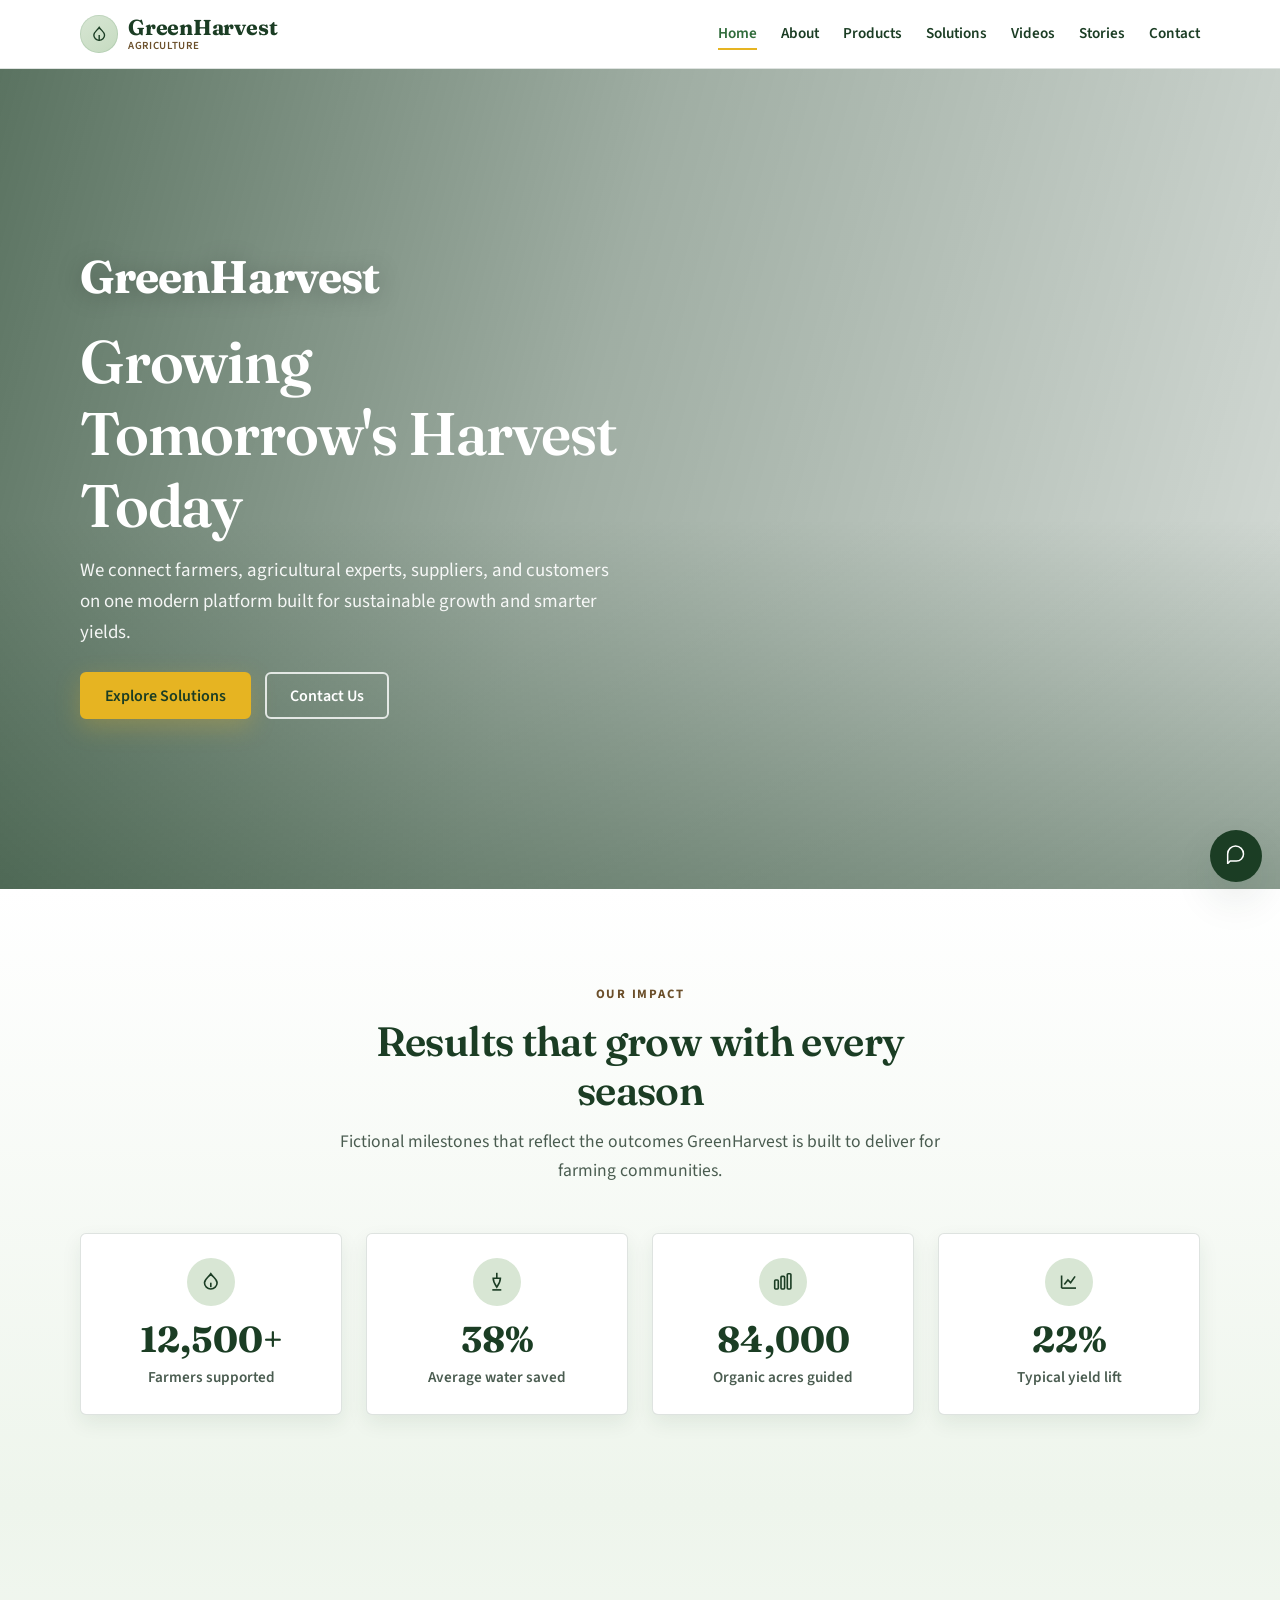
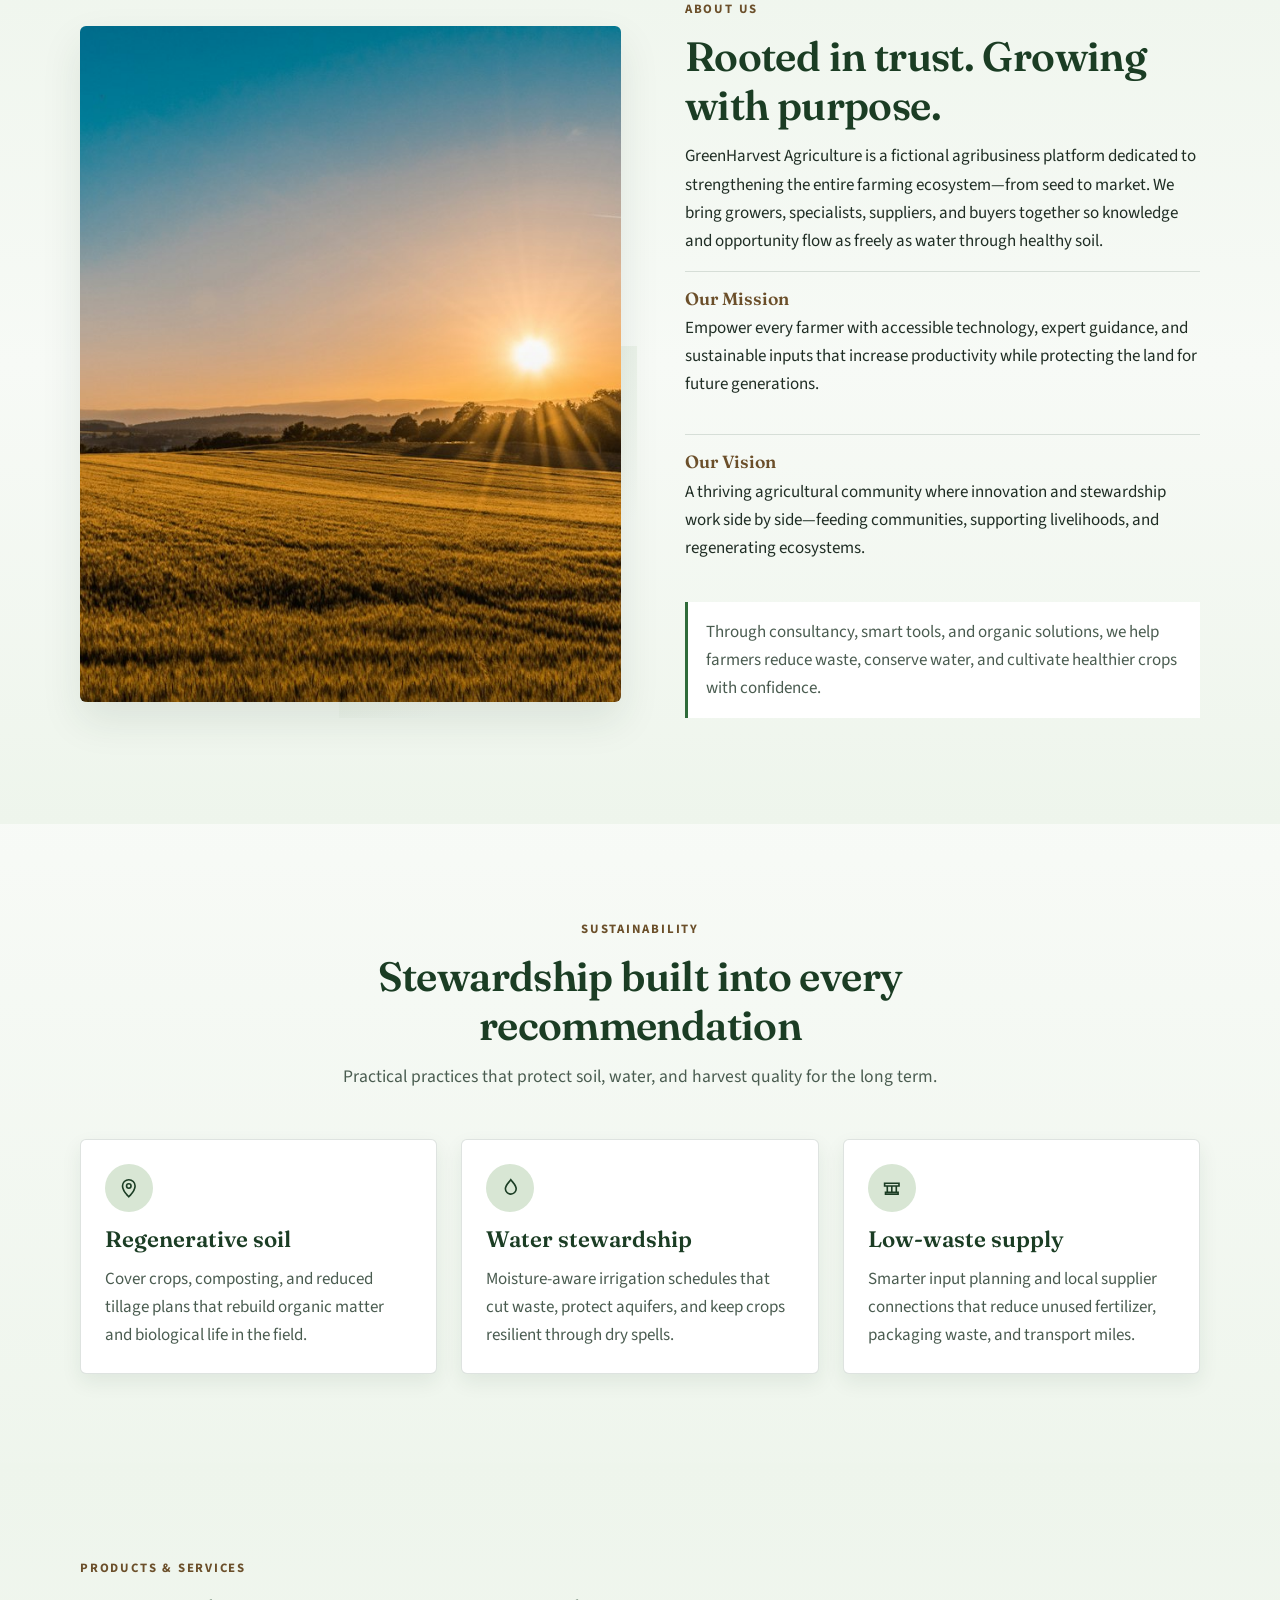
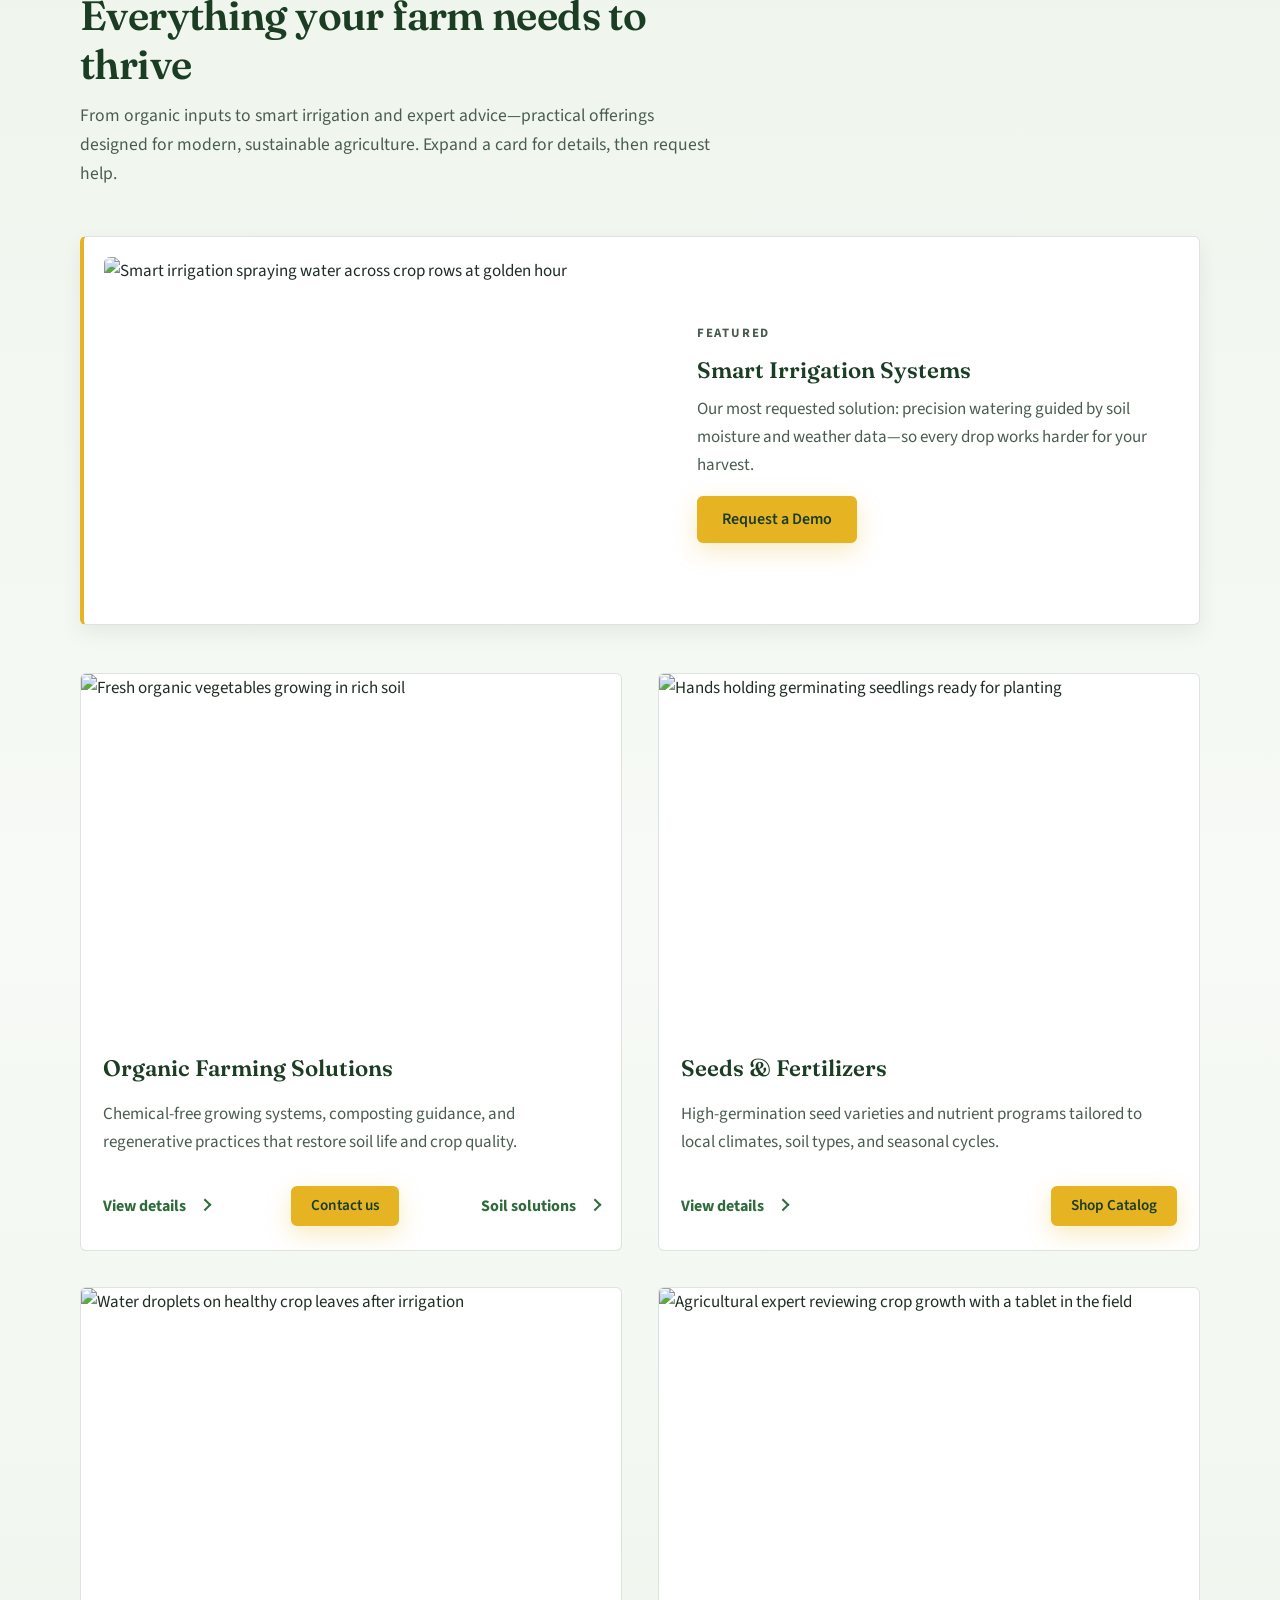
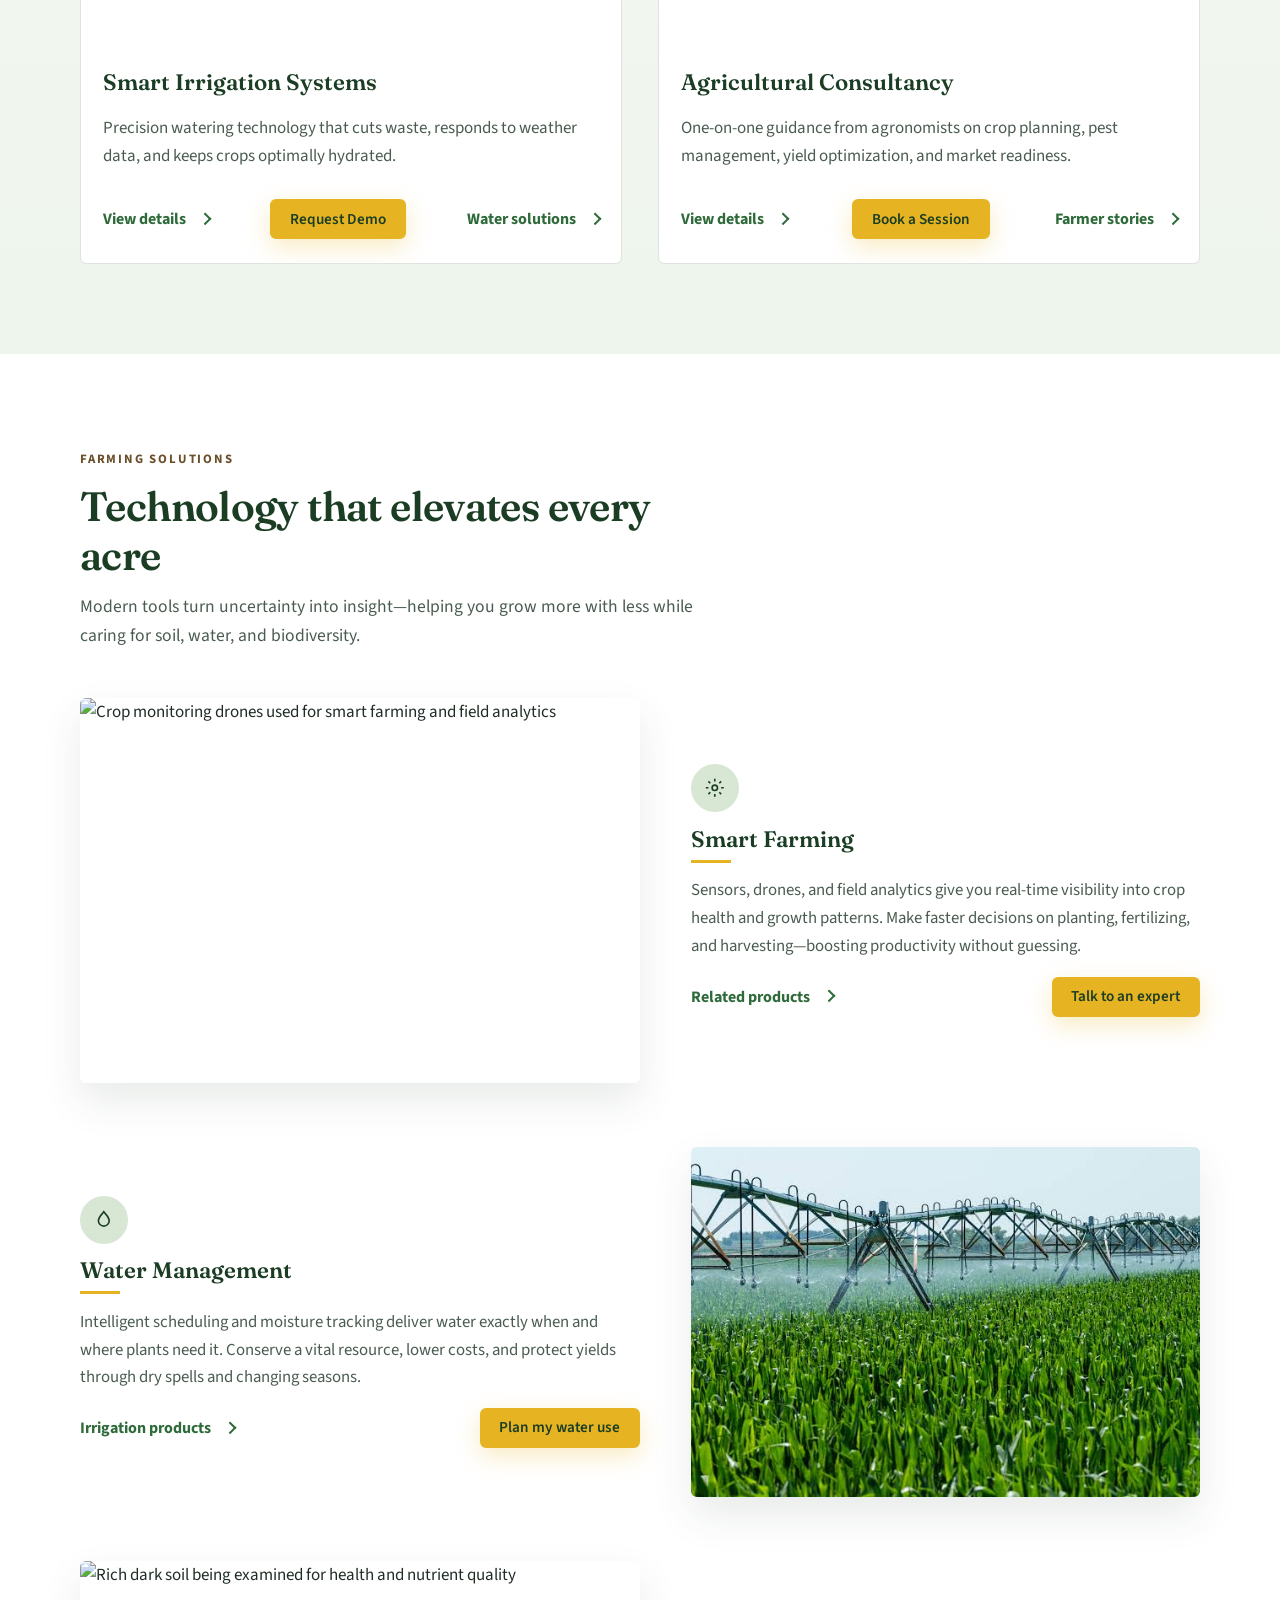
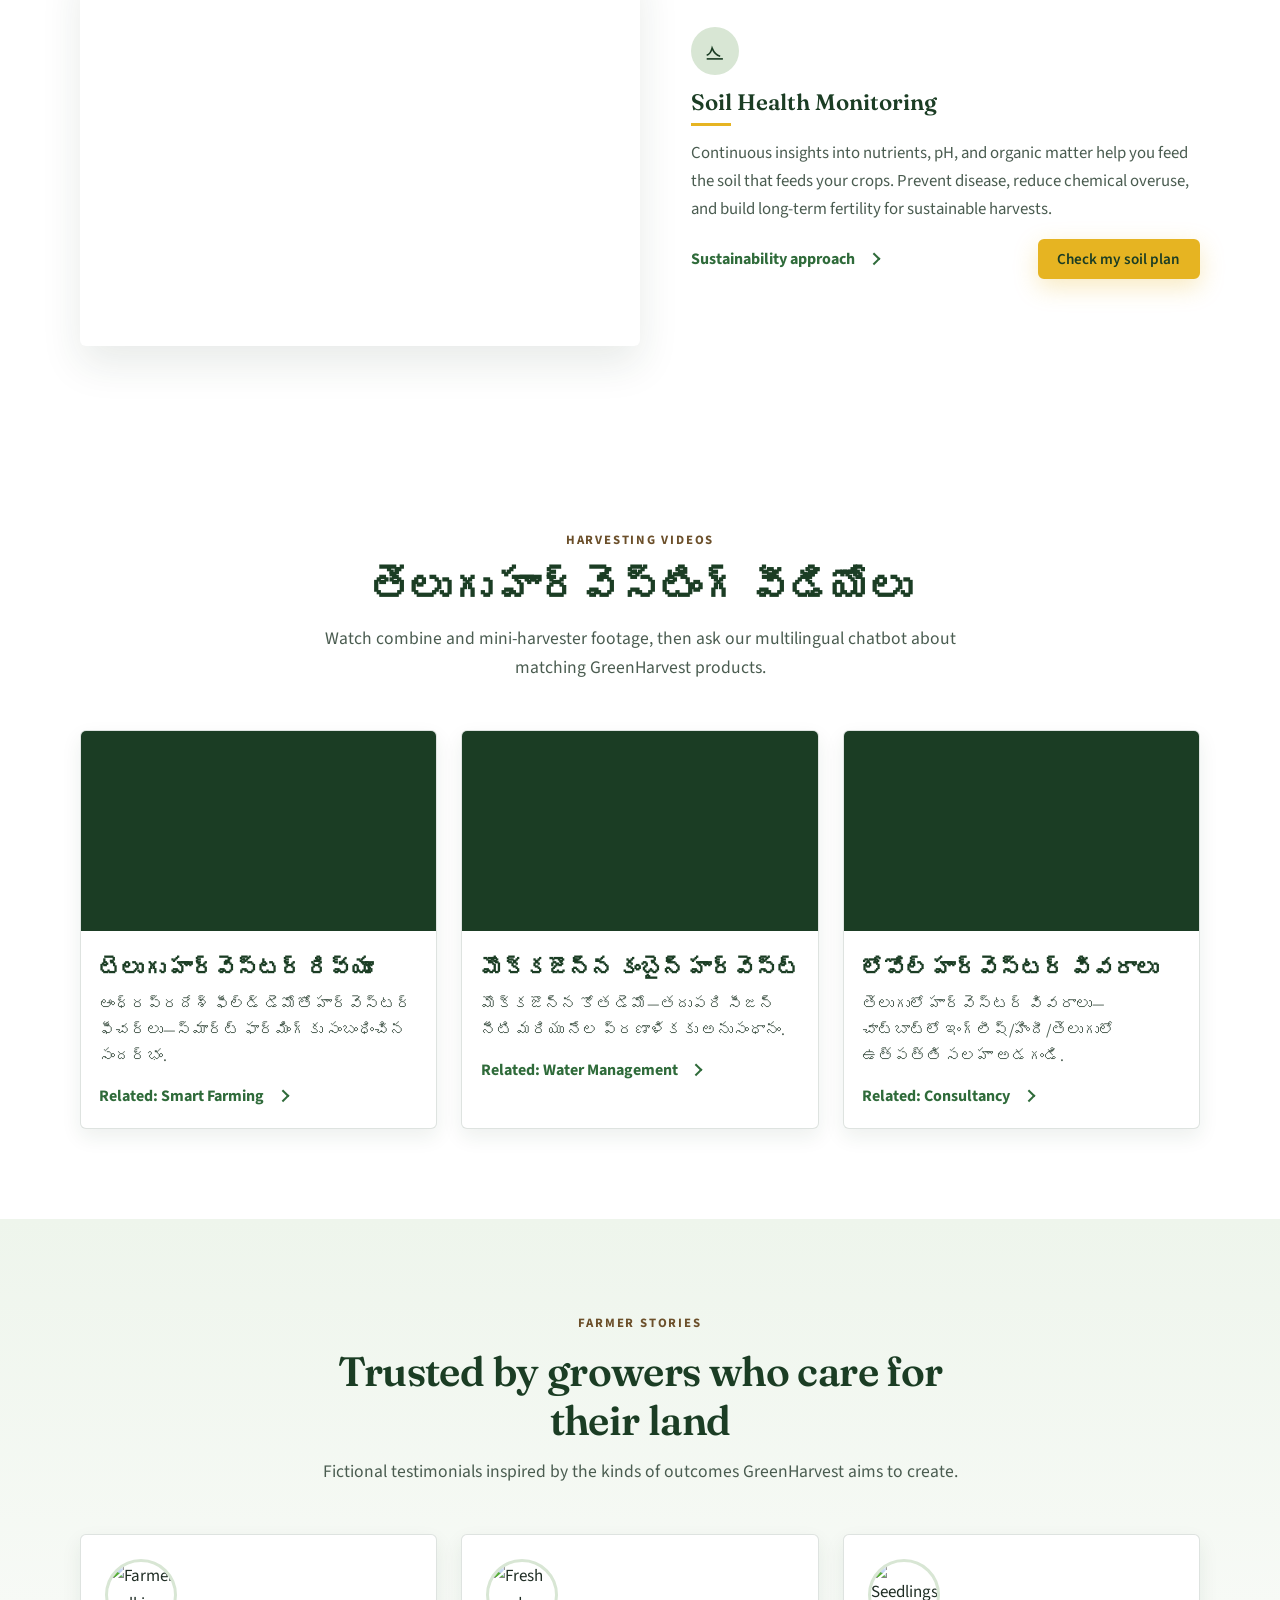
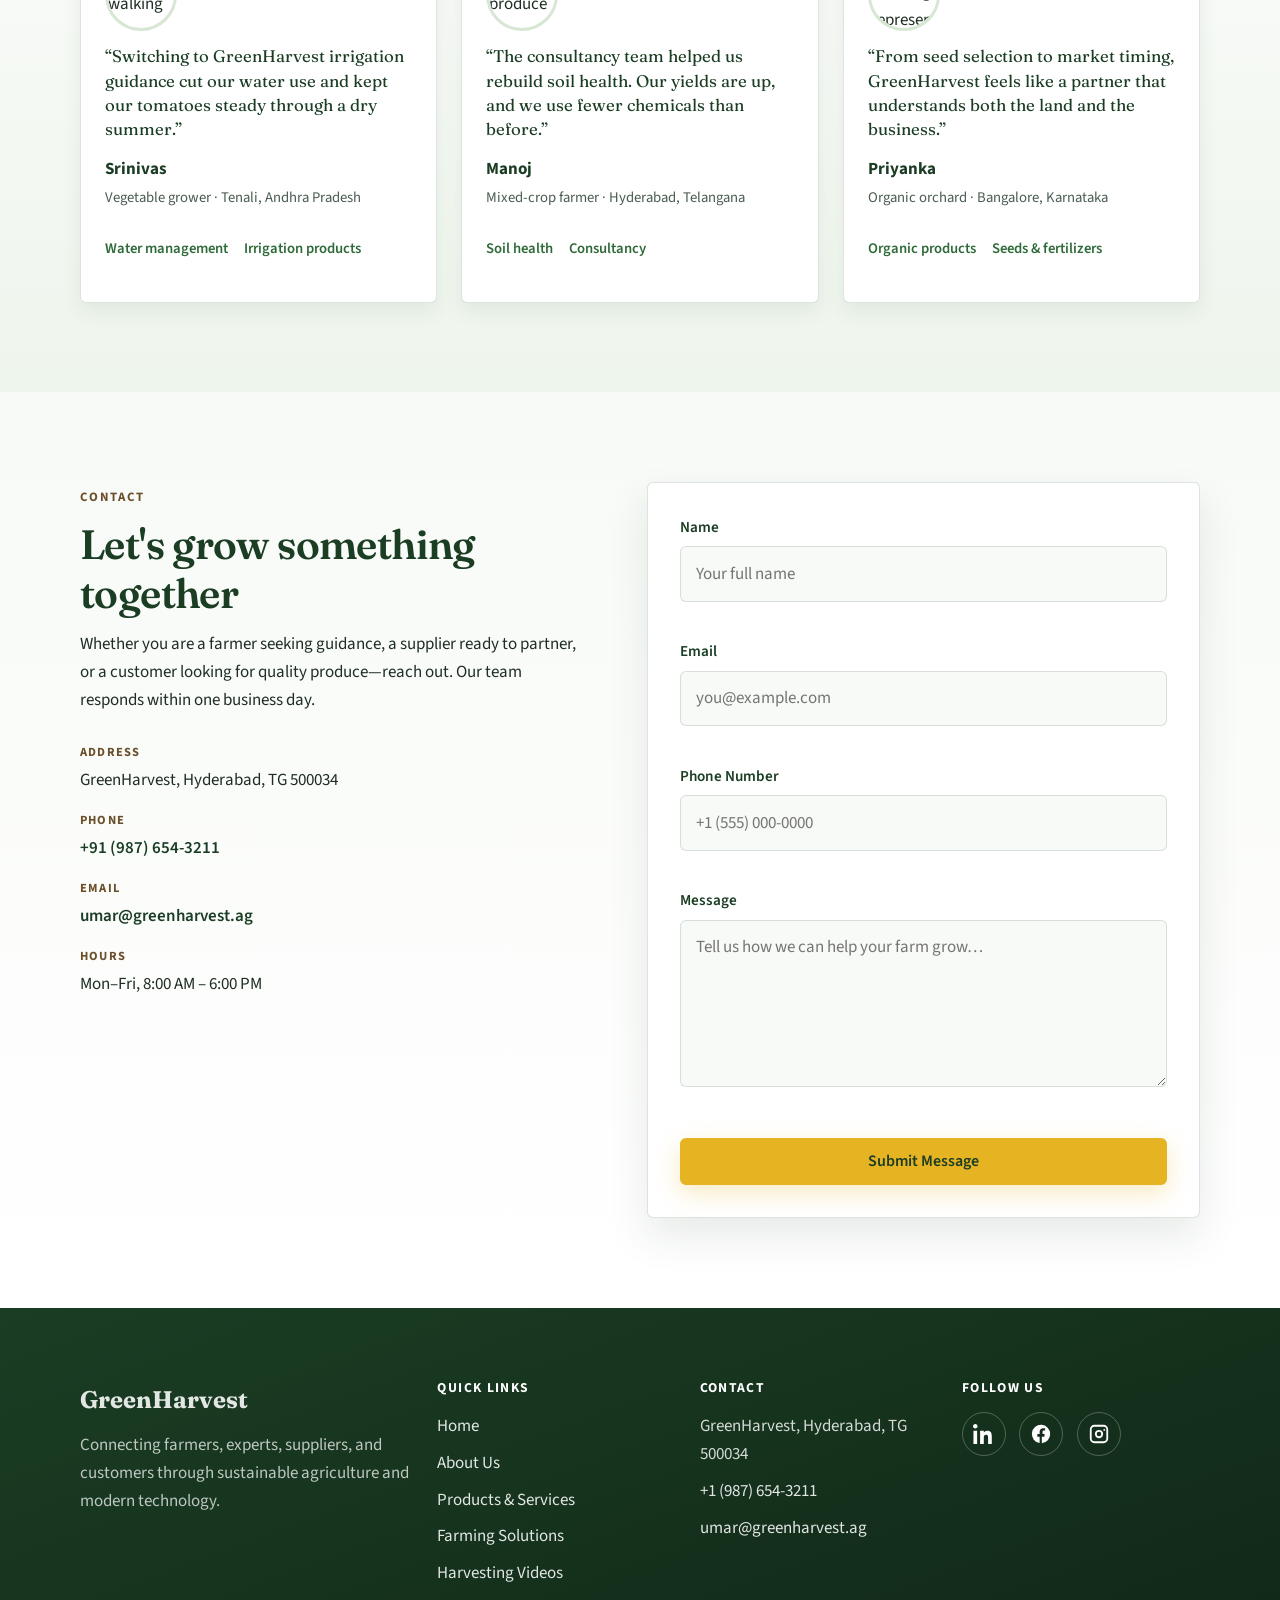
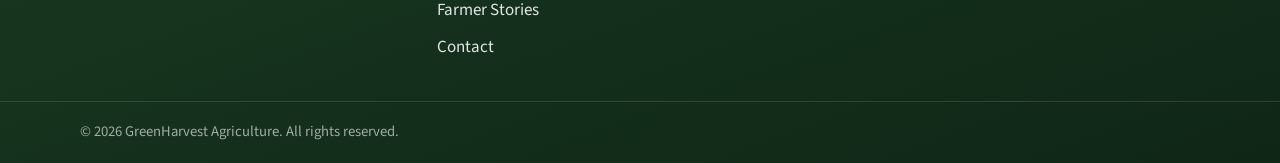
==== commit 7342fdfa: "Add multi-page tabs, Telugu videos, and product chatbot. Publish About/Products/Solutions/Stories/Co" ====
--- a/index.html
+++ b/index.html
@@ -15,18 +15,28 @@
 
   <header class="site-header" id="top">
     <nav class="nav" aria-label="Primary">
-      <a class="nav__brand" href="#top">GreenHarvest</a>
+      <a class="nav__brand" href="index.html" aria-label="GreenHarvest home">
+        <span class="icon-badge" aria-hidden="true">
+          <svg viewBox="0 0 24 24" fill="none" stroke="currentColor" stroke-width="1.8"><path d="M12 3c-2.5 4-7 6.2-7 10a7 7 0 0 0 14 0c0-3.8-4.5-6-7-10z"/><path d="M12 13v8"/></svg>
+        </span>
+        <span class="nav__brand-text">
+          <strong>GreenHarvest</strong>
+          <small>Agriculture</small>
+        </span>
+      </a>
       <button class="nav__toggle" type="button" aria-expanded="false" aria-controls="nav-menu" aria-label="Open menu">
         <span class="nav__toggle-bar"></span>
         <span class="nav__toggle-bar"></span>
         <span class="nav__toggle-bar"></span>
       </button>
       <ul class="nav__menu" id="nav-menu">
-        <li><a href="#about" data-nav>About</a></li>
-        <li><a href="#products" data-nav>Products</a></li>
-        <li><a href="#solutions" data-nav>Solutions</a></li>
-        <li><a href="#stories" data-nav>Stories</a></li>
-        <li><a href="#contact" data-nav>Contact</a></li>
+        <li><a href="index.html" data-nav="home" class="is-active">Home</a></li>
+        <li><a href="about.html" data-nav="about">About</a></li>
+        <li><a href="products.html" data-nav="products">Products</a></li>
+        <li><a href="solutions.html" data-nav="solutions">Solutions</a></li>
+        <li><a href="videos.html" data-nav="videos">Videos</a></li>
+        <li><a href="stories.html" data-nav="stories">Stories</a></li>
+        <li><a href="contact.html" data-nav="contact">Contact</a></li>
       </ul>
     </nav>
   </header>
@@ -36,7 +46,6 @@
     <section class="hero" aria-labelledby="hero-heading">
       <div class="hero__media" role="img" aria-label="Rolling green farmland under a bright sunrise sky"></div>
       <div class="hero__scrim"></div>
-      <div class="hero__pattern" aria-hidden="true"></div>
       <div class="hero__content">
         <p class="hero__brand">GreenHarvest</p>
         <h1 id="hero-heading" class="hero__title">Growing Tomorrow's Harvest Today</h1>
@@ -44,8 +53,8 @@
           We connect farmers, agricultural experts, suppliers, and customers on one modern platform built for sustainable growth and smarter yields.
         </p>
         <div class="hero__actions">
-          <a class="btn btn--primary" href="#solutions">Explore Solutions</a>
-          <a class="btn btn--secondary" href="#contact">Contact Us</a>
+          <a class="btn btn--primary" href="solutions.html">Explore Solutions</a>
+          <a class="btn btn--secondary" href="contact.html">Contact Us</a>
         </div>
       </div>
     </section>
@@ -96,8 +105,8 @@
       <div class="container about__grid">
         <div class="about__media reveal">
           <img
-            src="https://images.unsplash.com/photo-1523348837708-15d4a09cfac2?auto=format&fit=crop&w=1200&q=80"
-            alt="Farmer walking through a lush green field at sunrise"
+            src="images/about-rooted.jpg"
+            alt="Sunrise over golden farmland—rooted in trust and growing with purpose"
             width="1200"
             height="900"
             loading="lazy"
@@ -138,25 +147,31 @@
         </header>
         <div class="sustain__grid">
           <article class="sustain__card reveal">
-            <div class="icon-badge" aria-hidden="true">
-              <svg viewBox="0 0 24 24" fill="none" stroke="currentColor" stroke-width="1.8"><path d="M12 22c4-4 7-7.5 7-12a7 7 0 1 0-14 0c0 4.5 3 8 7 12z"/><circle cx="12" cy="10" r="2.5"/></svg>
-            </div>
-            <h3>Regenerative soil</h3>
-            <p>Cover crops, composting, and reduced tillage plans that rebuild organic matter and biological life in the field.</p>
+            <a class="sustain__card-link" href="solutions.html#soil-health">
+              <div class="icon-badge" aria-hidden="true">
+                <svg viewBox="0 0 24 24" fill="none" stroke="currentColor" stroke-width="1.8"><path d="M12 22c4-4 7-7.5 7-12a7 7 0 1 0-14 0c0 4.5 3 8 7 12z"/><circle cx="12" cy="10" r="2.5"/></svg>
+              </div>
+              <h3>Regenerative soil</h3>
+              <p>Cover crops, composting, and reduced tillage plans that rebuild organic matter and biological life in the field.</p>
+            </a>
           </article>
           <article class="sustain__card reveal">
-            <div class="icon-badge" aria-hidden="true">
-              <svg viewBox="0 0 24 24" fill="none" stroke="currentColor" stroke-width="1.8"><path d="M12 3c-3 4-6 6.5-6 10a6 6 0 0 0 12 0c0-3.5-3-6-6-10z"/></svg>
-            </div>
-            <h3>Water stewardship</h3>
-            <p>Moisture-aware irrigation schedules that cut waste, protect aquifers, and keep crops resilient through dry spells.</p>
+            <a class="sustain__card-link" href="solutions.html#water-management">
+              <div class="icon-badge" aria-hidden="true">
+                <svg viewBox="0 0 24 24" fill="none" stroke="currentColor" stroke-width="1.8"><path d="M12 3c-3 4-6 6.5-6 10a6 6 0 0 0 12 0c0-3.5-3-6-6-10z"/></svg>
+              </div>
+              <h3>Water stewardship</h3>
+              <p>Moisture-aware irrigation schedules that cut waste, protect aquifers, and keep crops resilient through dry spells.</p>
+            </a>
           </article>
           <article class="sustain__card reveal">
-            <div class="icon-badge" aria-hidden="true">
-              <svg viewBox="0 0 24 24" fill="none" stroke="currentColor" stroke-width="1.8"><path d="M4 7h16v3H4z"/><path d="M7 10v7"/><path d="M12 10v7"/><path d="M17 10v7"/><path d="M5 17h14v2H5z"/></svg>
-            </div>
-            <h3>Low-waste supply</h3>
-            <p>Smarter input planning and local supplier connections that reduce unused fertilizer, packaging waste, and transport miles.</p>
+            <a class="sustain__card-link" href="products.html">
+              <div class="icon-badge" aria-hidden="true">
+                <svg viewBox="0 0 24 24" fill="none" stroke="currentColor" stroke-width="1.8"><path d="M4 7h16v3H4z"/><path d="M7 10v7"/><path d="M12 10v7"/><path d="M17 10v7"/><path d="M5 17h14v2H5z"/></svg>
+              </div>
+              <h3>Low-waste supply</h3>
+              <p>Smarter input planning and local supplier connections that reduce unused fertilizer, packaging waste, and transport miles.</p>
+            </a>
           </article>
         </div>
       </div>
@@ -199,7 +214,7 @@
         </aside>
 
         <div class="products__grid">
-          <article class="offer reveal" data-product="Organic Farming Solutions">
+          <article class="offer reveal" id="organic" data-product="Organic Farming Solutions">
             <button type="button" class="offer__toggle" aria-expanded="false" aria-controls="offer-organic-details">
               <span class="visually-hidden">Toggle details for Organic Farming Solutions</span>
             </button>
@@ -230,13 +245,14 @@
                   data-product="Organic Farming Solutions"
                   data-message="I would like to learn more about Organic Farming Solutions."
                 >
-                  Learn More
+                  Contact us
                 </button>
-              </div>
-            </div>
-          </article>
-
-          <article class="offer reveal" data-product="Seeds & Fertilizers">
+                <a class="btn btn--text" href="solutions.html#soil-health">Soil solutions</a>
+              </div>
+            </div>
+          </article>
+
+          <article class="offer reveal" id="seeds" data-product="Seeds & Fertilizers">
             <button type="button" class="offer__toggle" aria-expanded="false" aria-controls="offer-seeds-details">
               <span class="visually-hidden">Toggle details for Seeds and Fertilizers</span>
             </button>
@@ -273,7 +289,7 @@
             </div>
           </article>
 
-          <article class="offer reveal" data-product="Smart Irrigation Systems">
+          <article class="offer reveal" id="irrigation" data-product="Smart Irrigation Systems">
             <button type="button" class="offer__toggle" aria-expanded="false" aria-controls="offer-irrigation-details">
               <span class="visually-hidden">Toggle details for Smart Irrigation Systems</span>
             </button>
@@ -306,11 +322,12 @@
                 >
                   Request Demo
                 </button>
-              </div>
-            </div>
-          </article>
-
-          <article class="offer reveal" data-product="Agricultural Consultancy">
+                <a class="btn btn--text" href="solutions.html#water-management">Water solutions</a>
+              </div>
+            </div>
+          </article>
+
+          <article class="offer reveal" id="consultancy" data-product="Agricultural Consultancy">
             <button type="button" class="offer__toggle" aria-expanded="false" aria-controls="offer-consult-details">
               <span class="visually-hidden">Toggle details for Agricultural Consultancy</span>
             </button>
@@ -343,6 +360,7 @@
                 >
                   Book a Session
                 </button>
+                <a class="btn btn--text" href="stories.html">Farmer stories</a>
               </div>
             </div>
           </article>
@@ -362,7 +380,7 @@
         </header>
 
         <div class="solutions__list">
-          <article class="solution reveal">
+          <article class="solution reveal" id="smart-farming">
             <div class="solution__media">
               <img
                 src="https://www.flyeye.io/wp-content/uploads/2025/02/10-Best-Crop-monitoring-Drones-1000x600.jpg"
@@ -380,18 +398,21 @@
               <p>
                 Sensors, drones, and field analytics give you real-time visibility into crop health and growth patterns. Make faster decisions on planting, fertilizing, and harvesting—boosting productivity without guessing.
               </p>
-              <button
-                type="button"
-                class="btn btn--text js-inquire"
-                data-product="Smart Farming"
-                data-message="I want to explore Smart Farming tools for my operation."
-              >
-                Talk to an expert
-              </button>
-            </div>
-          </article>
-
-          <article class="solution solution--reverse reveal">
+              <div class="offer__actions">
+                <a class="btn btn--text" href="products.html#irrigation">Related products</a>
+                <button
+                  type="button"
+                  class="btn btn--primary btn--sm js-inquire"
+                  data-product="Smart Farming"
+                  data-message="I want to explore Smart Farming tools for my operation."
+                >
+                  Talk to an expert
+                </button>
+              </div>
+            </div>
+          </article>
+
+          <article class="solution solution--reverse reveal" id="water-management">
             <div class="solution__media">
               <img
                 src="images/water-management.jpg"
@@ -409,18 +430,21 @@
               <p>
                 Intelligent scheduling and moisture tracking deliver water exactly when and where plants need it. Conserve a vital resource, lower costs, and protect yields through dry spells and changing seasons.
               </p>
-              <button
-                type="button"
-                class="btn btn--text js-inquire"
-                data-product="Water Management"
-                data-message="I need help improving Water Management on my farm."
-              >
-                Plan my water use
-              </button>
-            </div>
-          </article>
-
-          <article class="solution reveal">
+              <div class="offer__actions">
+                <a class="btn btn--text" href="products.html#irrigation">Irrigation products</a>
+                <button
+                  type="button"
+                  class="btn btn--primary btn--sm js-inquire"
+                  data-product="Water Management"
+                  data-message="I need help improving Water Management on my farm."
+                >
+                  Plan my water use
+                </button>
+              </div>
+            </div>
+          </article>
+
+          <article class="solution reveal" id="soil-health">
             <div class="solution__media">
               <img
                 src="https://images.unsplash.com/photo-1530836369250-ef72a3f5cda8?auto=format&fit=crop&w=1000&q=80"
@@ -438,15 +462,76 @@
               <p>
                 Continuous insights into nutrients, pH, and organic matter help you feed the soil that feeds your crops. Prevent disease, reduce chemical overuse, and build long-term fertility for sustainable harvests.
               </p>
-              <button
-                type="button"
-                class="btn btn--text js-inquire"
-                data-product="Soil Health Monitoring"
-                data-message="I would like a Soil Health Monitoring assessment."
-              >
-                Check my soil plan
-              </button>
-            </div>
+              <div class="offer__actions">
+                <a class="btn btn--text" href="about.html#sustainability">Sustainability approach</a>
+                <button
+                  type="button"
+                  class="btn btn--primary btn--sm js-inquire"
+                  data-product="Soil Health Monitoring"
+                  data-message="I would like a Soil Health Monitoring assessment."
+                >
+                  Check my soil plan
+                </button>
+              </div>
+            </div>
+          </article>
+        </div>
+      </div>
+    </section>
+
+
+    <!-- Harvesting videos -->
+    <section class="videos section" id="videos" aria-labelledby="videos-heading">
+      <div class="container">
+        <header class="section__header section__header--center reveal">
+          <p class="eyebrow">Harvesting Videos</p>
+          <h2 id="videos-heading">తెలుగు హార్వెస్టింగ్ వీడియోలు</h2>
+          <p class="section__lead">
+            Watch combine and mini-harvester footage, then ask our multilingual chatbot about matching GreenHarvest products.
+          </p>
+        </header>
+        <div class="videos__grid">
+          <article class="video-card reveal">
+            <div class="video-card__frame">
+              <iframe
+                src="https://www.youtube.com/embed/nHlUe57xRZo"
+                title="ACE Ultra Plus track harvester review in Telugu"
+                allow="accelerometer; autoplay; clipboard-write; encrypted-media; gyroscope; picture-in-picture; web-share"
+                allowfullscreen
+                loading="lazy"
+              ></iframe>
+            </div>
+            <h3>టెలుగు హార్వెస్టర్ రివ్యూ</h3>
+            <p>ఆంధ్రప్రదేశ్ ఫీల్డ్ డెమోతో హార్వెస్టర్ ఫీచర్లు—స్మార్ట్ ఫార్మింగ్‌కు సంబంధించిన సందర్భం.</p>
+            <a class="btn btn--text" href="solutions.html#smart-farming">Related: Smart Farming</a>
+          </article>
+          <article class="video-card reveal">
+            <div class="video-card__frame">
+              <iframe
+                src="https://www.youtube.com/embed/RLNoYN9j5pU"
+                title="Preet maize/corn combine harvester demo in Telugu"
+                allow="accelerometer; autoplay; clipboard-write; encrypted-media; gyroscope; picture-in-picture; web-share"
+                allowfullscreen
+                loading="lazy"
+              ></iframe>
+            </div>
+            <h3>మొక్కజొన్న కంబైన్ హార్వెస్ట్</h3>
+            <p>మొక్కజొన్న కోత డెమో—తదుపరి సీజన్ నీటి మరియు నేల ప్రణాళికకు అనుసంధానం.</p>
+            <a class="btn btn--text" href="solutions.html#water-management">Related: Water Management</a>
+          </article>
+          <article class="video-card reveal">
+            <div class="video-card__frame">
+              <iframe
+                src="https://www.youtube.com/embed/BwyHtmcBbAk"
+                title="Lovol harvester features explained in Telugu"
+                allow="accelerometer; autoplay; clipboard-write; encrypted-media; gyroscope; picture-in-picture; web-share"
+                allowfullscreen
+                loading="lazy"
+              ></iframe>
+            </div>
+            <h3>లోవోల్ హార్వెస్టర్ వివరాలు</h3>
+            <p>తెలుగులో హార్వెస్టర్ వివరాలు—చాట్‌బాట్‌లో ఇంగ్లీష్/హిందీ/తెలుగులో ఉత్పత్తి సలహా అడగండి.</p>
+            <a class="btn btn--text" href="products.html#consultancy">Related: Consultancy</a>
           </article>
         </div>
       </div>
@@ -477,6 +562,10 @@
               <strong>Srinivas</strong>
               <span>Vegetable grower · Tenali, Andhra Pradesh</span>
             </figcaption>
+            <p class="story__links">
+              <a href="solutions.html#water-management">Water management</a>
+              <a href="products.html#irrigation">Irrigation products</a>
+            </p>
           </figure>
           <figure class="story reveal">
             <img
@@ -491,9 +580,13 @@
               <p>“The consultancy team helped us rebuild soil health. Our yields are up, and we use fewer chemicals than before.”</p>
             </blockquote>
             <figcaption>
-              <strong> Manoj</strong>
+              <strong>Manoj</strong>
               <span>Mixed-crop farmer · Hyderabad, Telangana</span>
             </figcaption>
+            <p class="story__links">
+              <a href="solutions.html#soil-health">Soil health</a>
+              <a href="products.html#consultancy">Consultancy</a>
+            </p>
           </figure>
           <figure class="story reveal">
             <img
@@ -511,6 +604,10 @@
               <strong>Priyanka</strong>
               <span>Organic orchard · Bangalore, Karnataka</span>
             </figcaption>
+            <p class="story__links">
+              <a href="products.html#organic">Organic products</a>
+              <a href="products.html#seeds">Seeds &amp; fertilizers</a>
+            </p>
           </figure>
         </div>
       </div>
@@ -532,7 +629,7 @@
             </li>
             <li>
               <span class="contact__label">Phone</span>
-              <a href="tel:+91-970586461">+91 (970) 586-4681</a>
+              <a href="tel:+91-9876543211">+91 (987) 654-3211</a>
             </li>
             <li>
               <span class="contact__label">Email</span>
@@ -573,12 +670,12 @@
         </form>
       </div>
     </section>
-  </main>
+</main>
 
   <footer class="footer">
     <div class="container footer__grid">
       <div class="footer__brand">
-        <a class="footer__logo" href="#top">GreenHarvest</a>
+        <a class="footer__logo" href="index.html">GreenHarvest</a>
         <p>
           Connecting farmers, experts, suppliers, and customers through sustainable agriculture and modern technology.
         </p>
@@ -586,18 +683,20 @@
       <div class="footer__nav">
         <h3>Quick Links</h3>
         <ul>
-          <li><a href="#about">About Us</a></li>
-          <li><a href="#products">Products &amp; Services</a></li>
-          <li><a href="#solutions">Farming Solutions</a></li>
-          <li><a href="#stories">Farmer Stories</a></li>
-          <li><a href="#contact">Contact</a></li>
+          <li><a href="index.html">Home</a></li>
+          <li><a href="about.html">About Us</a></li>
+          <li><a href="products.html">Products &amp; Services</a></li>
+          <li><a href="solutions.html">Farming Solutions</a></li>
+          <li><a href="videos.html">Harvesting Videos</a></li>
+          <li><a href="stories.html">Farmer Stories</a></li>
+          <li><a href="contact.html">Contact</a></li>
         </ul>
       </div>
       <div class="footer__contact">
         <h3>Contact</h3>
         <ul>
           <li>GreenHarvest, Hyderabad, TG 500034</li>
-          <li><a href="tel:+91-9705864681">+1 (970) 586-4681</a></li>
+          <li><a href="tel:+91-9876543211">+1 (987) 654-3211</a></li>
           <li><a href="mailto:umar@greenharvest.ag">umar@greenharvest.ag</a></li>
         </ul>
       </div>
@@ -630,5 +729,6 @@
   </footer>
 
   <script src="js/main.js"></script>
+  <script src="js/chatbot.js"></script>
 </body>
 </html>
--- a/css/styles.css
+++ b/css/styles.css
@@ -155,6 +155,24 @@
   padding: clamp(3.5rem, 7vw, 6rem) 0;
 }
 
+.page-hero {
+  padding: clamp(2.5rem, 5vw, 3.75rem) 0 0.5rem;
+  background:
+    linear-gradient(180deg, var(--sage-soft) 0%, transparent 100%);
+  border-bottom: 1px solid var(--border);
+}
+
+.page-hero__inner h1 {
+  margin-bottom: 0.65rem;
+  max-width: 18ch;
+}
+
+.page-hero__lead {
+  color: var(--text-muted);
+  max-width: 40rem;
+  margin-bottom: 0;
+}
+
 .section--alt {
   background:
     linear-gradient(180deg, var(--sage-soft) 0%, var(--off-white) 50%, var(--sage-soft) 100%);
@@ -315,15 +333,56 @@
 }
 
 .nav__brand {
+  display: inline-flex;
+  align-items: center;
+  gap: 0.65rem;
   font-family: var(--font-display);
-  font-size: 1.45rem;
+  font-size: 1.35rem;
   font-weight: 700;
   color: var(--green-dark);
   letter-spacing: -0.01em;
+}
+
+.nav__brand .icon-badge {
+  width: 2.35rem;
+  height: 2.35rem;
+  margin-bottom: 0;
+  flex-shrink: 0;
+  background: linear-gradient(145deg, var(--sage) 0%, #c5dbc0 100%);
+  box-shadow: inset 0 0 0 1px rgba(47, 107, 58, 0.12);
+}
+
+.nav__brand .icon-badge svg {
+  width: 1.15rem;
+  height: 1.15rem;
+}
+
+.nav__brand-text {
+  display: flex;
+  flex-direction: column;
+  line-height: 1.05;
+}
+
+.nav__brand-text strong {
+  font-weight: 700;
+}
+
+.nav__brand-text small {
+  font-family: var(--font-body);
+  font-size: 0.68rem;
+  font-weight: 600;
+  letter-spacing: 0.06em;
+  text-transform: uppercase;
+  color: var(--earth);
 }
 
 .nav__brand:hover {
   color: var(--green);
+}
+
+.nav__brand:hover .icon-badge {
+  background: var(--sun);
+  color: var(--green-dark);
 }
 
 .nav__menu {
@@ -430,23 +489,15 @@
   background:
     linear-gradient(
       105deg,
-      rgba(27, 61, 36, 0.9) 0%,
-      rgba(27, 61, 36, 0.68) 40%,
-      rgba(47, 107, 58, 0.35) 70%,
-      rgba(27, 61, 36, 0.4) 100%
+      rgba(27, 61, 36, 0.72) 0%,
+      rgba(27, 61, 36, 0.42) 45%,
+      rgba(27, 61, 36, 0.18) 100%
     ),
-    linear-gradient(to top, rgba(27, 61, 36, 0.55) 0%, transparent 50%);
+    linear-gradient(to top, rgba(27, 61, 36, 0.4) 0%, transparent 45%);
 }
 
 .hero__pattern {
-  position: absolute;
-  inset: 0;
-  z-index: 0;
-  pointer-events: none;
-  opacity: 0.14;
-  background-image: url("data:image/svg+xml,%3Csvg xmlns='http://www.w3.org/2000/svg' width='120' height='120' viewBox='0 0 120 120'%3E%3Cg fill='none' stroke='%23ffffff' stroke-width='1.2' opacity='0.7'%3E%3Cpath d='M60 12c-8 14-22 22-22 38a22 22 0 1 0 44 0c0-16-14-24-22-38z'/%3E%3Cpath d='M20 78c5-8 12-12 12-20a12 12 0 1 0-24 0c0 8 7 12 12 20z'/%3E%3Cpath d='M100 70c5-8 12-12 12-20a12 12 0 1 0-24 0c0 8 7 12 12 20z'/%3E%3C/g%3E%3C/svg%3E");
-  background-size: 140px 140px;
-  mix-blend-mode: soft-light;
+  display: none;
 }
 
 .hero__content {
@@ -1024,6 +1075,354 @@
 .contact__form .btn--primary {
   width: 100%;
   margin-top: 0.25rem;
+}
+
+
+.sustain__card-link {
+  display: block;
+  color: inherit;
+  text-decoration: none;
+  height: 100%;
+}
+
+.sustain__card-link:hover h3,
+.sustain__card-link:focus-visible h3 {
+  color: var(--green);
+}
+
+.story__links {
+  display: flex;
+  flex-wrap: wrap;
+  gap: 0.65rem 1rem;
+  margin-top: 0.85rem;
+}
+
+.story__links a {
+  font-weight: 600;
+  font-size: 0.92rem;
+  color: var(--green);
+}
+
+.story__links a:hover,
+.story__links a:focus-visible {
+  color: var(--earth);
+}
+
+/* ---------- Harvesting videos ---------- */
+
+.videos__grid {
+  display: grid;
+  grid-template-columns: repeat(3, minmax(0, 1fr));
+  gap: var(--space-3);
+}
+
+.video-card {
+  background: var(--white);
+  border: 1px solid var(--border);
+  border-radius: var(--radius);
+  overflow: hidden;
+  box-shadow: var(--shadow-sm);
+  display: flex;
+  flex-direction: column;
+  gap: 0.65rem;
+  padding-bottom: 1.15rem;
+}
+
+.video-card__frame {
+  position: relative;
+  aspect-ratio: 16 / 9;
+  background: var(--green-dark);
+}
+
+.video-card__frame iframe {
+  position: absolute;
+  inset: 0;
+  width: 100%;
+  height: 100%;
+  border: 0;
+}
+
+.video-card h3 {
+  margin: 0.85rem 1.15rem 0;
+  color: var(--green-dark);
+}
+
+.video-card p {
+  margin: 0 1.15rem;
+  color: var(--text-muted);
+  font-size: 0.98rem;
+}
+
+.video-card .btn--text {
+  margin: 0.15rem 1.15rem 0;
+  align-self: flex-start;
+}
+
+.videos__cta {
+  margin-top: clamp(2rem, 4vw, 2.75rem);
+  text-align: center;
+  display: flex;
+  flex-wrap: wrap;
+  gap: 0.85rem;
+  justify-content: center;
+  align-items: center;
+}
+
+.videos__cta p {
+  width: 100%;
+  margin: 0 0 0.35rem;
+  color: var(--text-muted);
+  font-weight: 600;
+}
+
+@media (max-width: 900px) {
+  .videos__grid {
+    grid-template-columns: 1fr;
+  }
+}
+
+/* ---------- Product chatbot ---------- */
+
+.gh-chat {
+  position: fixed;
+  right: 1.15rem;
+  bottom: 1.15rem;
+  z-index: 1200;
+  font-family: var(--font-body);
+}
+
+.gh-chat__launcher {
+  display: inline-flex;
+  align-items: center;
+  justify-content: center;
+  width: 3.25rem;
+  height: 3.25rem;
+  min-height: var(--touch);
+  padding: 0;
+  border: 0;
+  border-radius: 50%;
+  background: var(--green-dark);
+  color: var(--white);
+  font-weight: 600;
+  cursor: pointer;
+  box-shadow: var(--shadow);
+}
+
+.gh-chat__launcher:hover,
+.gh-chat__launcher:focus-visible {
+  background: var(--green);
+}
+
+.gh-chat__launcher-text {
+  position: absolute;
+  width: 1px;
+  height: 1px;
+  padding: 0;
+  margin: -1px;
+  overflow: hidden;
+  clip: rect(0, 0, 0, 0);
+  white-space: nowrap;
+  border: 0;
+}
+
+.gh-chat__panel {
+  position: absolute;
+  right: 0;
+  bottom: calc(100% + 0.75rem);
+  width: min(92vw, 360px);
+  max-height: min(72vh, 540px);
+  display: none;
+  flex-direction: column;
+  background: var(--white);
+  border: 1px solid var(--border);
+  border-radius: 14px;
+  box-shadow: var(--shadow);
+  overflow: hidden;
+}
+
+.gh-chat.is-open .gh-chat__panel {
+  display: flex;
+}
+
+.gh-chat__panel[hidden] {
+  display: none !important;
+}
+
+.gh-chat__header {
+  display: flex;
+  justify-content: space-between;
+  gap: 0.75rem;
+  padding: 0.9rem 1rem;
+  background: linear-gradient(135deg, var(--green-dark), var(--green));
+  color: var(--white);
+}
+
+.gh-chat__title {
+  margin: 0;
+  font-family: var(--font-display);
+  font-weight: 700;
+  font-size: 1.05rem;
+}
+
+.gh-chat__subtitle {
+  margin: 0.2rem 0 0;
+  font-size: 0.85rem;
+  opacity: 0.9;
+}
+
+.gh-chat__close {
+  border: 0;
+  background: transparent;
+  color: var(--white);
+  font-size: 1.5rem;
+  line-height: 1;
+  cursor: pointer;
+  width: 2rem;
+  height: 2rem;
+}
+
+.gh-chat__langs {
+  display: flex;
+  flex-wrap: wrap;
+  gap: 0.4rem;
+  align-items: center;
+  padding: 0.65rem 0.85rem;
+  border-bottom: 1px solid var(--border);
+  background: var(--sage-soft);
+}
+
+.gh-chat__langs-label {
+  font-size: 0.78rem;
+  font-weight: 700;
+  color: var(--earth);
+  margin-right: 0.25rem;
+}
+
+.gh-chat__lang {
+  border: 1px solid var(--border);
+  background: var(--white);
+  color: var(--green-dark);
+  border-radius: 999px;
+  padding: 0.28rem 0.65rem;
+  font-size: 0.8rem;
+  font-weight: 600;
+  cursor: pointer;
+}
+
+.gh-chat__lang.is-active {
+  background: var(--sun);
+  border-color: var(--sun);
+  color: var(--green-dark);
+}
+
+.gh-chat__messages {
+  flex: 1;
+  overflow-y: auto;
+  padding: 0.85rem;
+  display: flex;
+  flex-direction: column;
+  gap: 0.55rem;
+  background: var(--off-white);
+  min-height: 180px;
+}
+
+.gh-chat__bubble {
+  max-width: 92%;
+  padding: 0.65rem 0.8rem;
+  border-radius: 12px;
+  font-size: 0.92rem;
+  line-height: 1.45;
+}
+
+.gh-chat__bubble--bot {
+  align-self: flex-start;
+  background: var(--white);
+  border: 1px solid var(--border);
+  color: var(--text);
+}
+
+.gh-chat__bubble--user {
+  align-self: flex-end;
+  background: var(--green);
+  color: var(--white);
+}
+
+.gh-chat__chips {
+  display: flex;
+  flex-wrap: wrap;
+  gap: 0.4rem;
+  padding: 0.55rem 0.85rem;
+  border-top: 1px solid var(--border);
+}
+
+.gh-chat__chip {
+  border: 1px solid rgba(47, 107, 58, 0.28);
+  background: var(--sage-soft);
+  color: var(--green-dark);
+  border-radius: 999px;
+  padding: 0.28rem 0.7rem;
+  font-size: 0.78rem;
+  font-weight: 600;
+  cursor: pointer;
+}
+
+.gh-chat__chip:hover,
+.gh-chat__chip:focus-visible {
+  background: var(--sun);
+  border-color: var(--sun);
+}
+
+.gh-chat__form {
+  display: grid;
+  grid-template-columns: 1fr auto;
+  gap: 0.45rem;
+  padding: 0.7rem 0.85rem 0.9rem;
+  border-top: 1px solid var(--border);
+}
+
+.gh-chat__form input {
+  border: 1px solid var(--border);
+  border-radius: 999px;
+  padding: 0.55rem 0.85rem;
+  font: inherit;
+  min-width: 0;
+}
+
+.gh-chat__send {
+  border: 0;
+  border-radius: 999px;
+  background: var(--sun);
+  color: var(--green-dark);
+  font-weight: 700;
+  padding: 0.55rem 0.9rem;
+  cursor: pointer;
+}
+
+.gh-chat__send:hover,
+.gh-chat__send:focus-visible {
+  background: var(--sun-deep);
+}
+
+@media (max-width: 520px) {
+  .gh-chat {
+    right: 0.75rem;
+    bottom: 0.75rem;
+  }
+
+  .gh-chat__launcher-text {
+    position: absolute;
+    width: 1px;
+    height: 1px;
+    overflow: hidden;
+    clip: rect(0, 0, 0, 0);
+  }
+
+  .gh-chat__launcher {
+    width: 3.1rem;
+    height: 3.1rem;
+    justify-content: center;
+    padding: 0;
+  }
 }
 
 /* ---------- Footer ---------- */
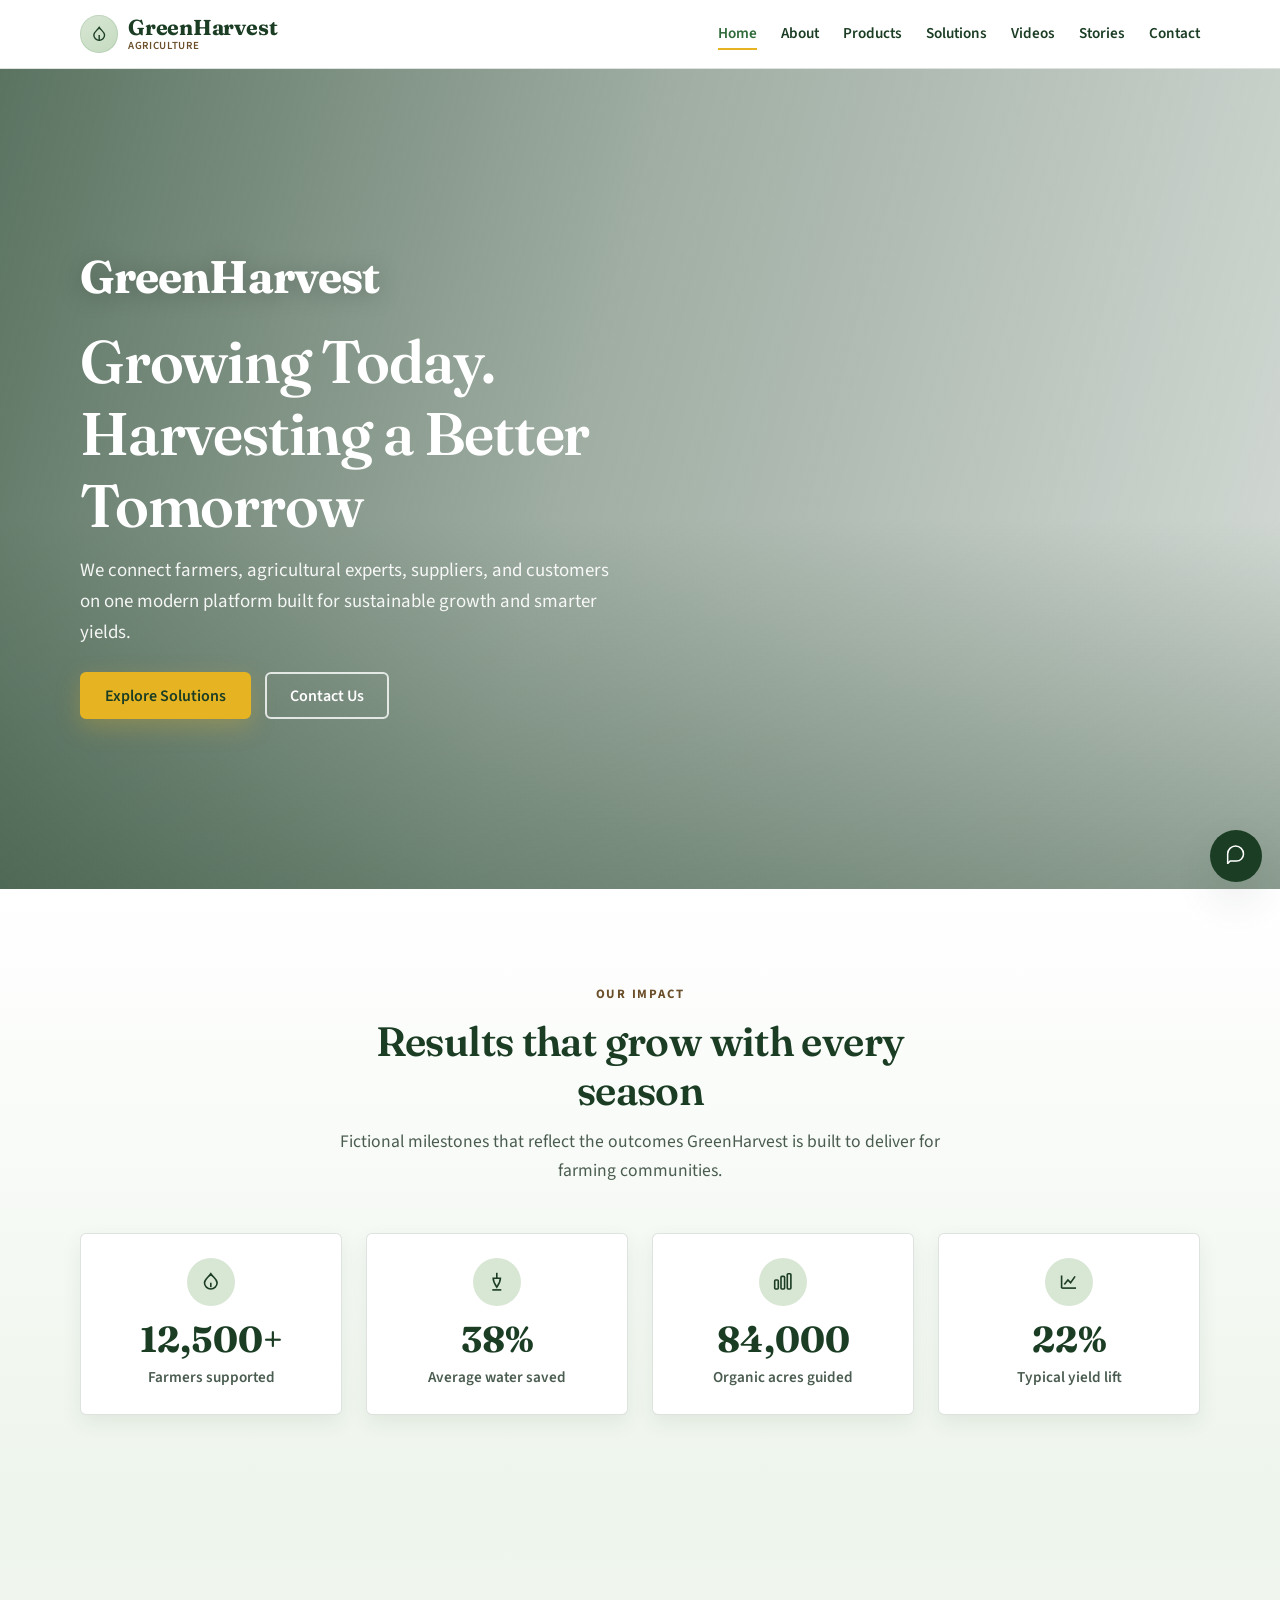
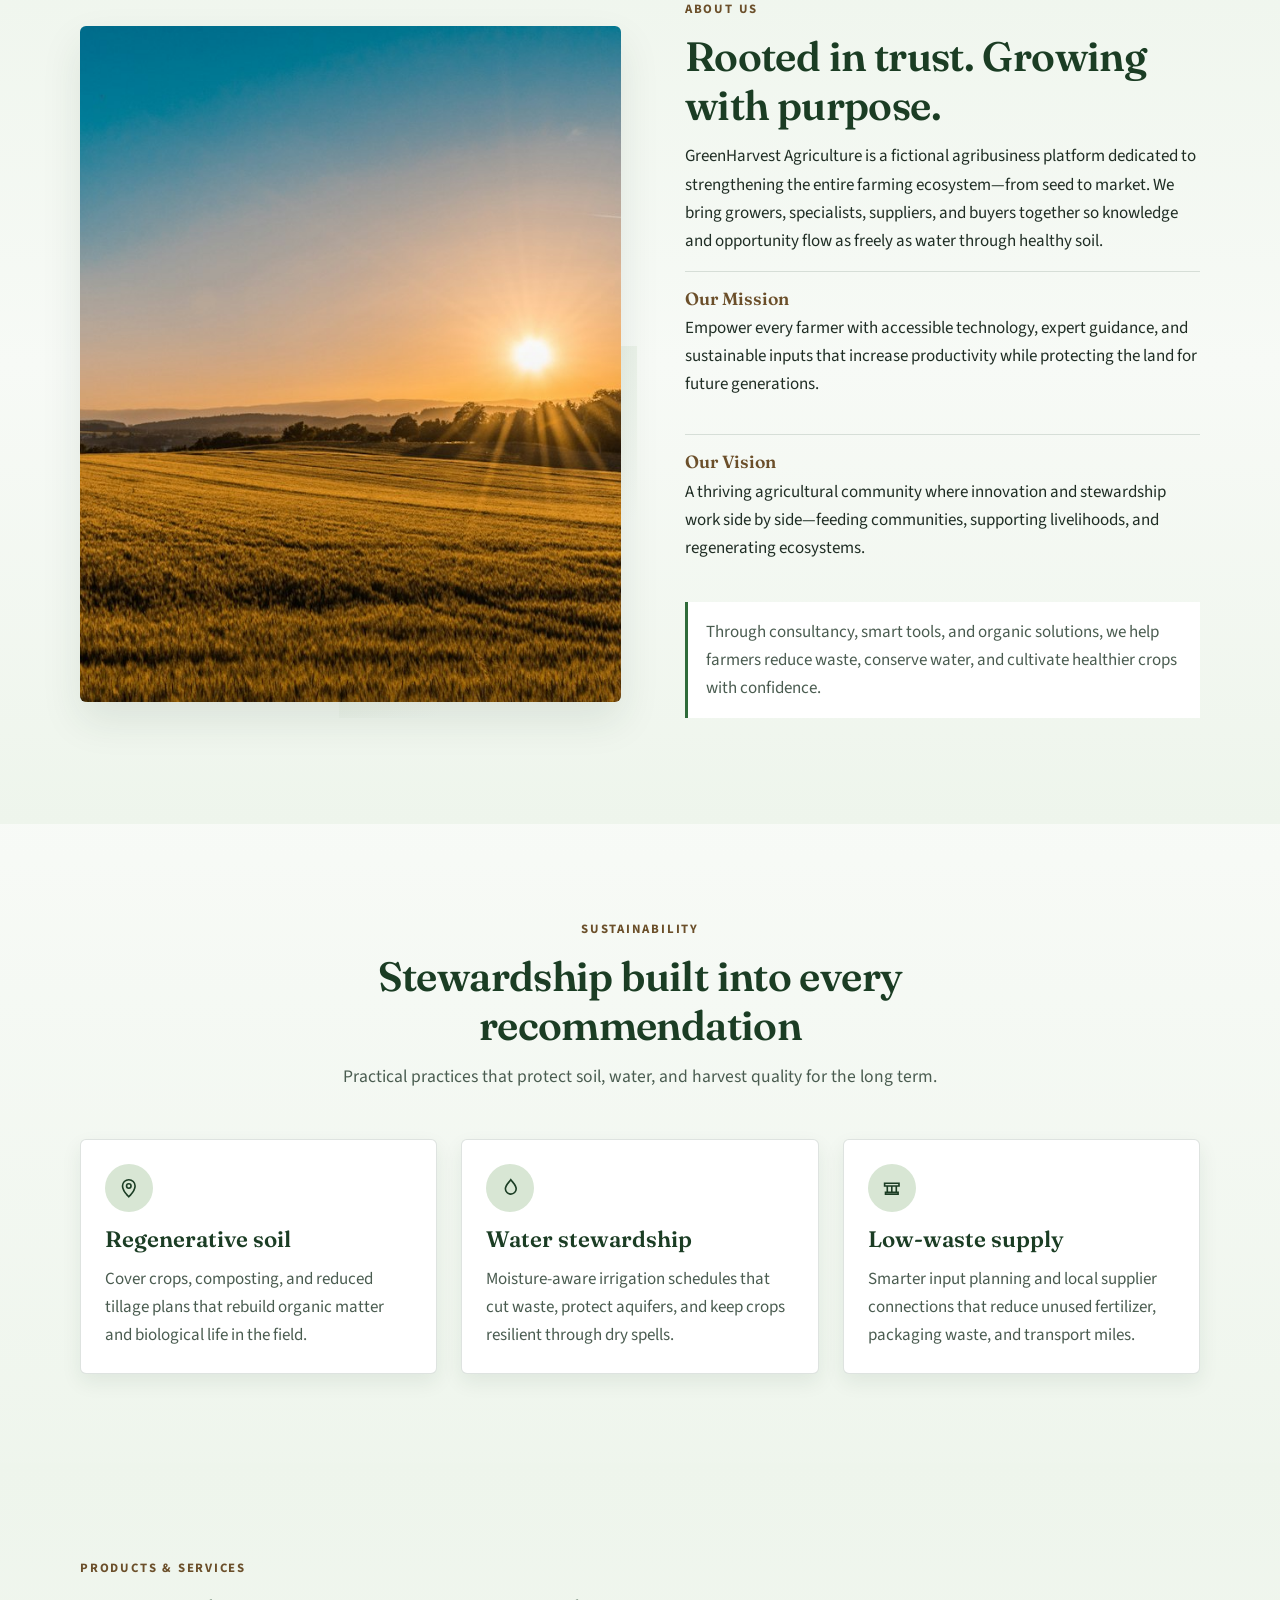
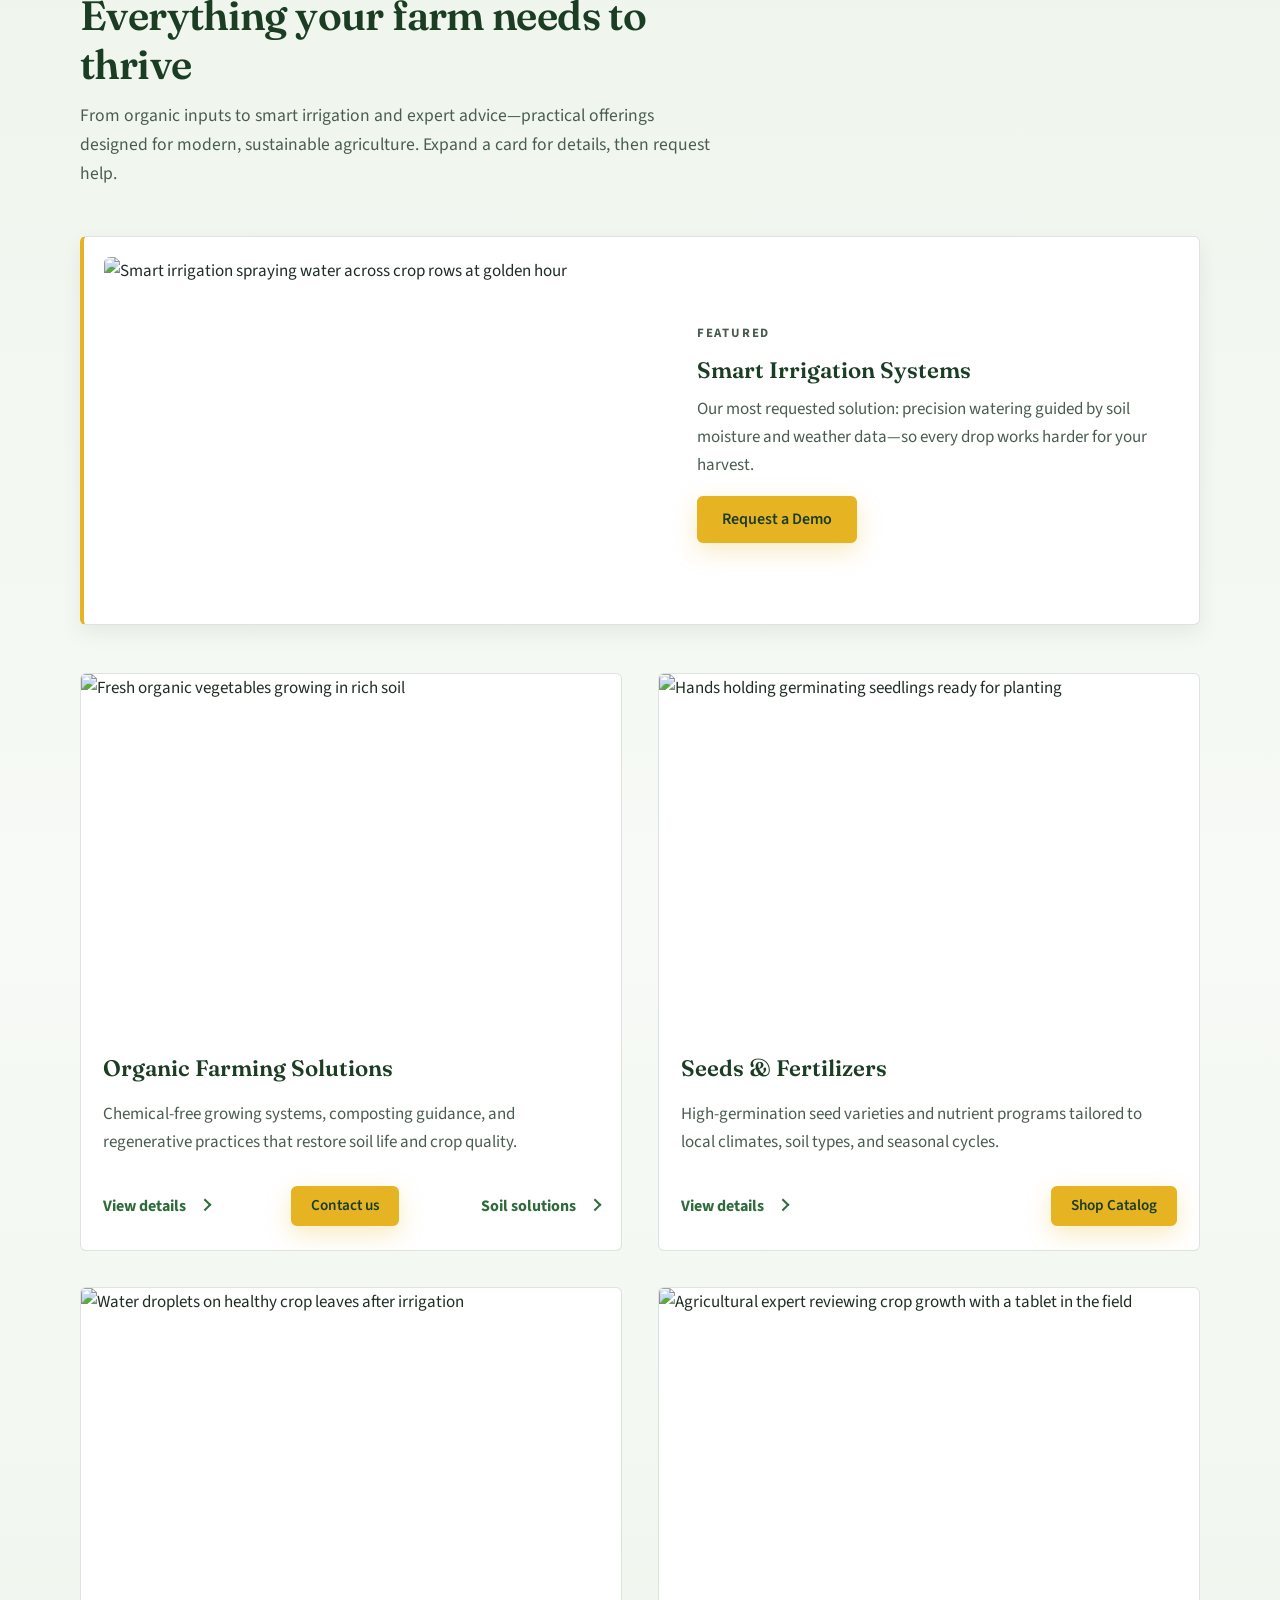
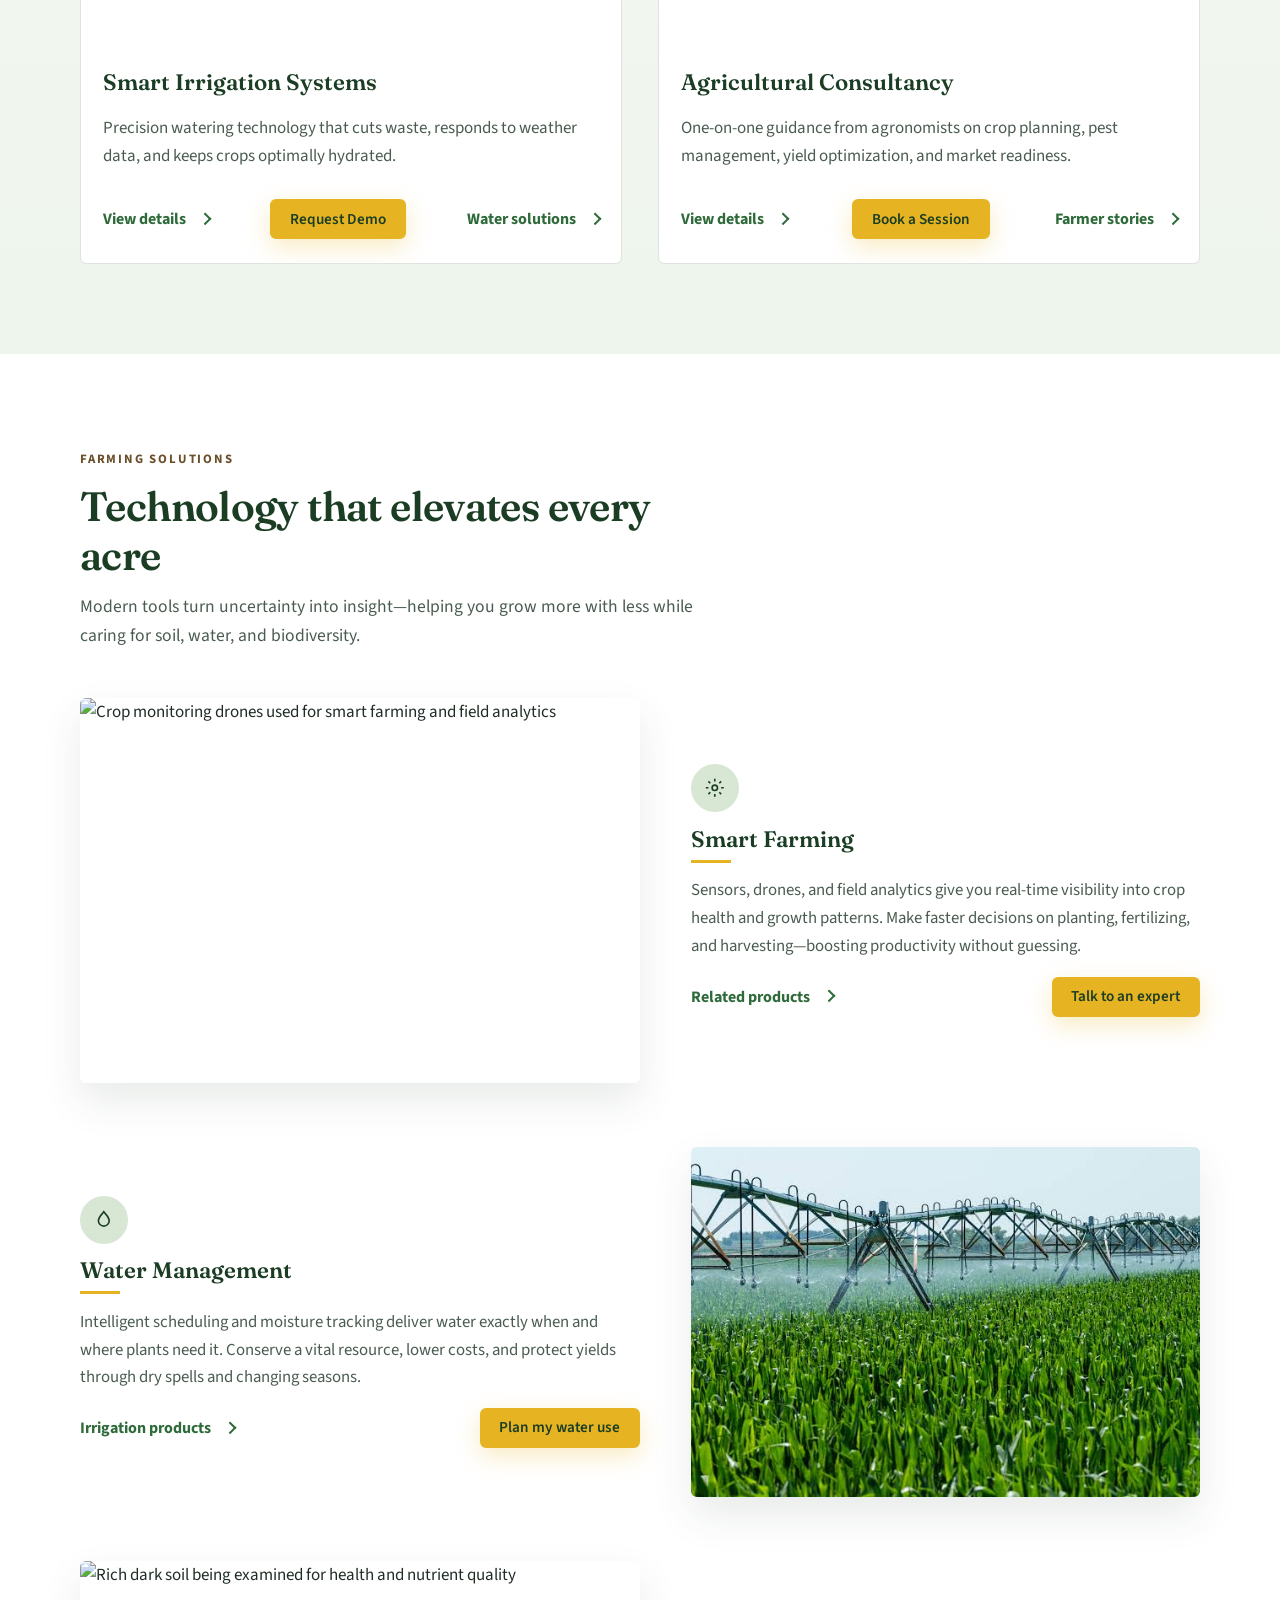
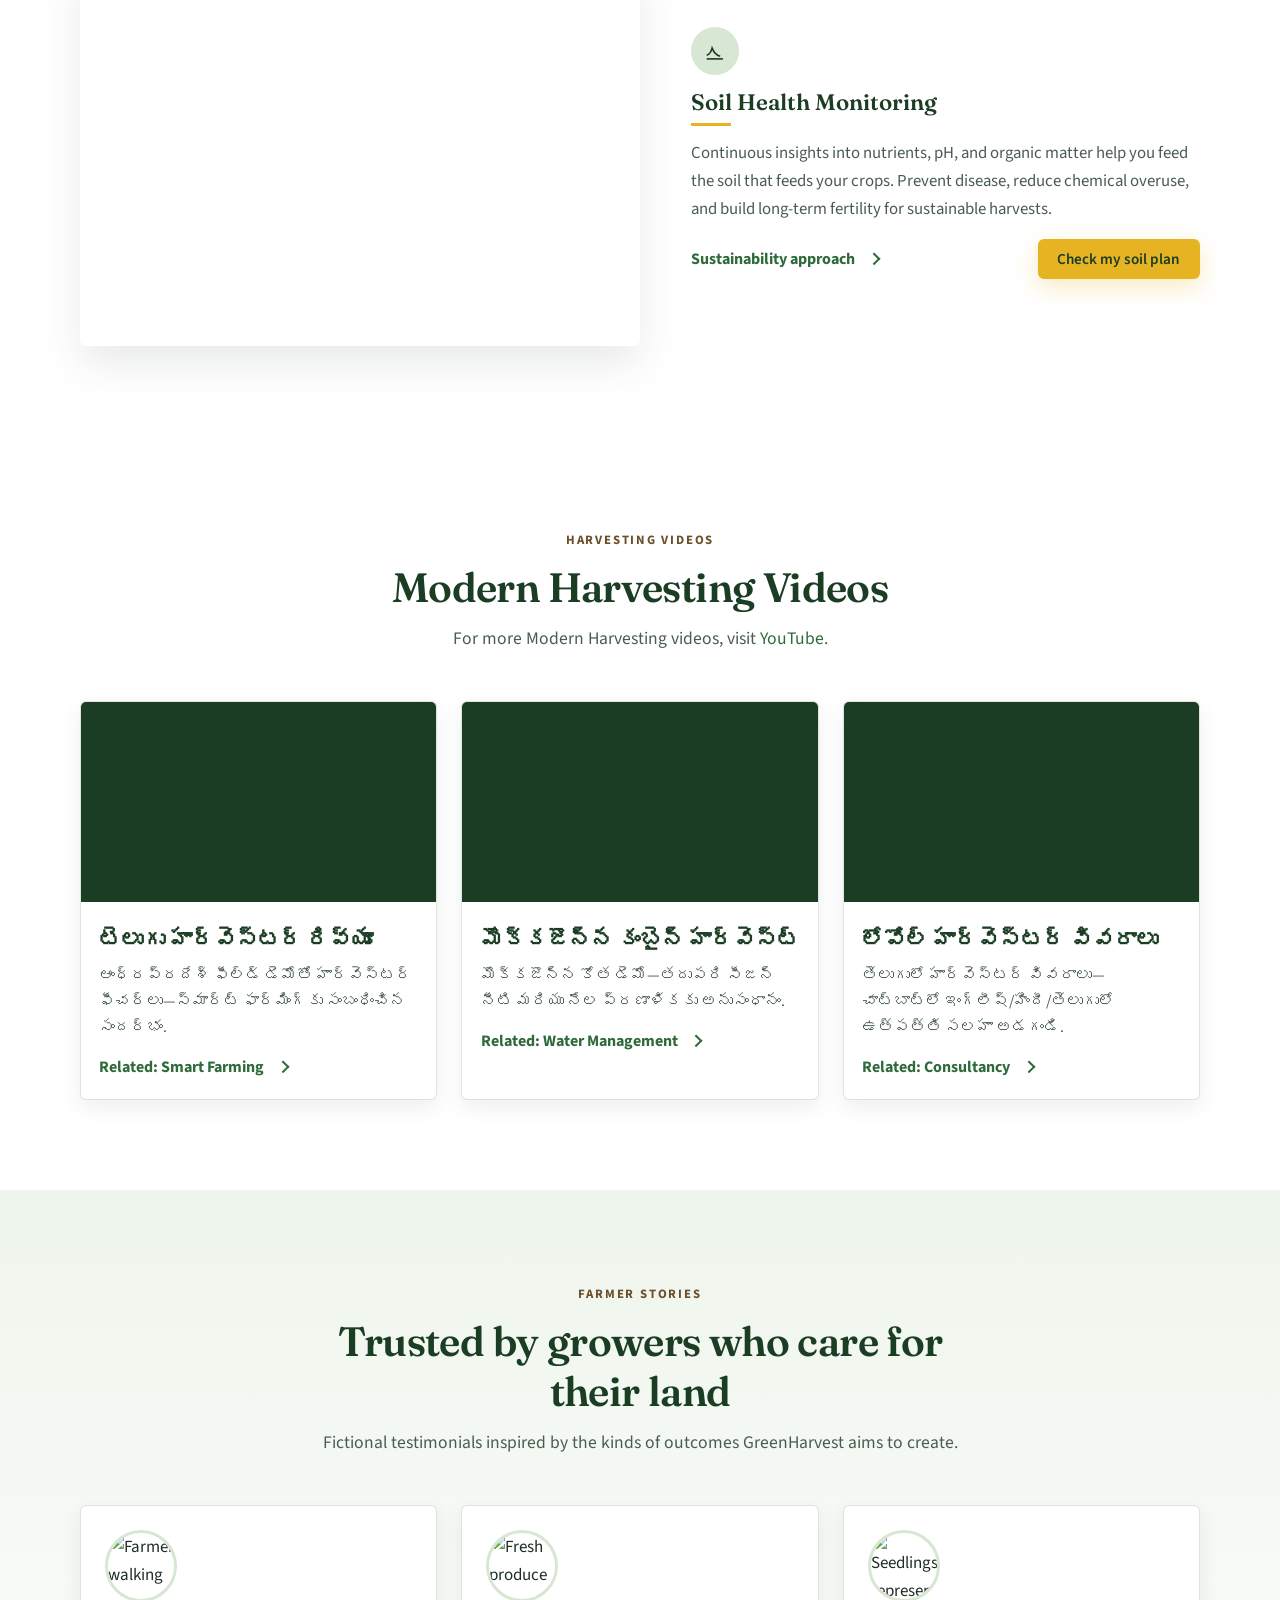
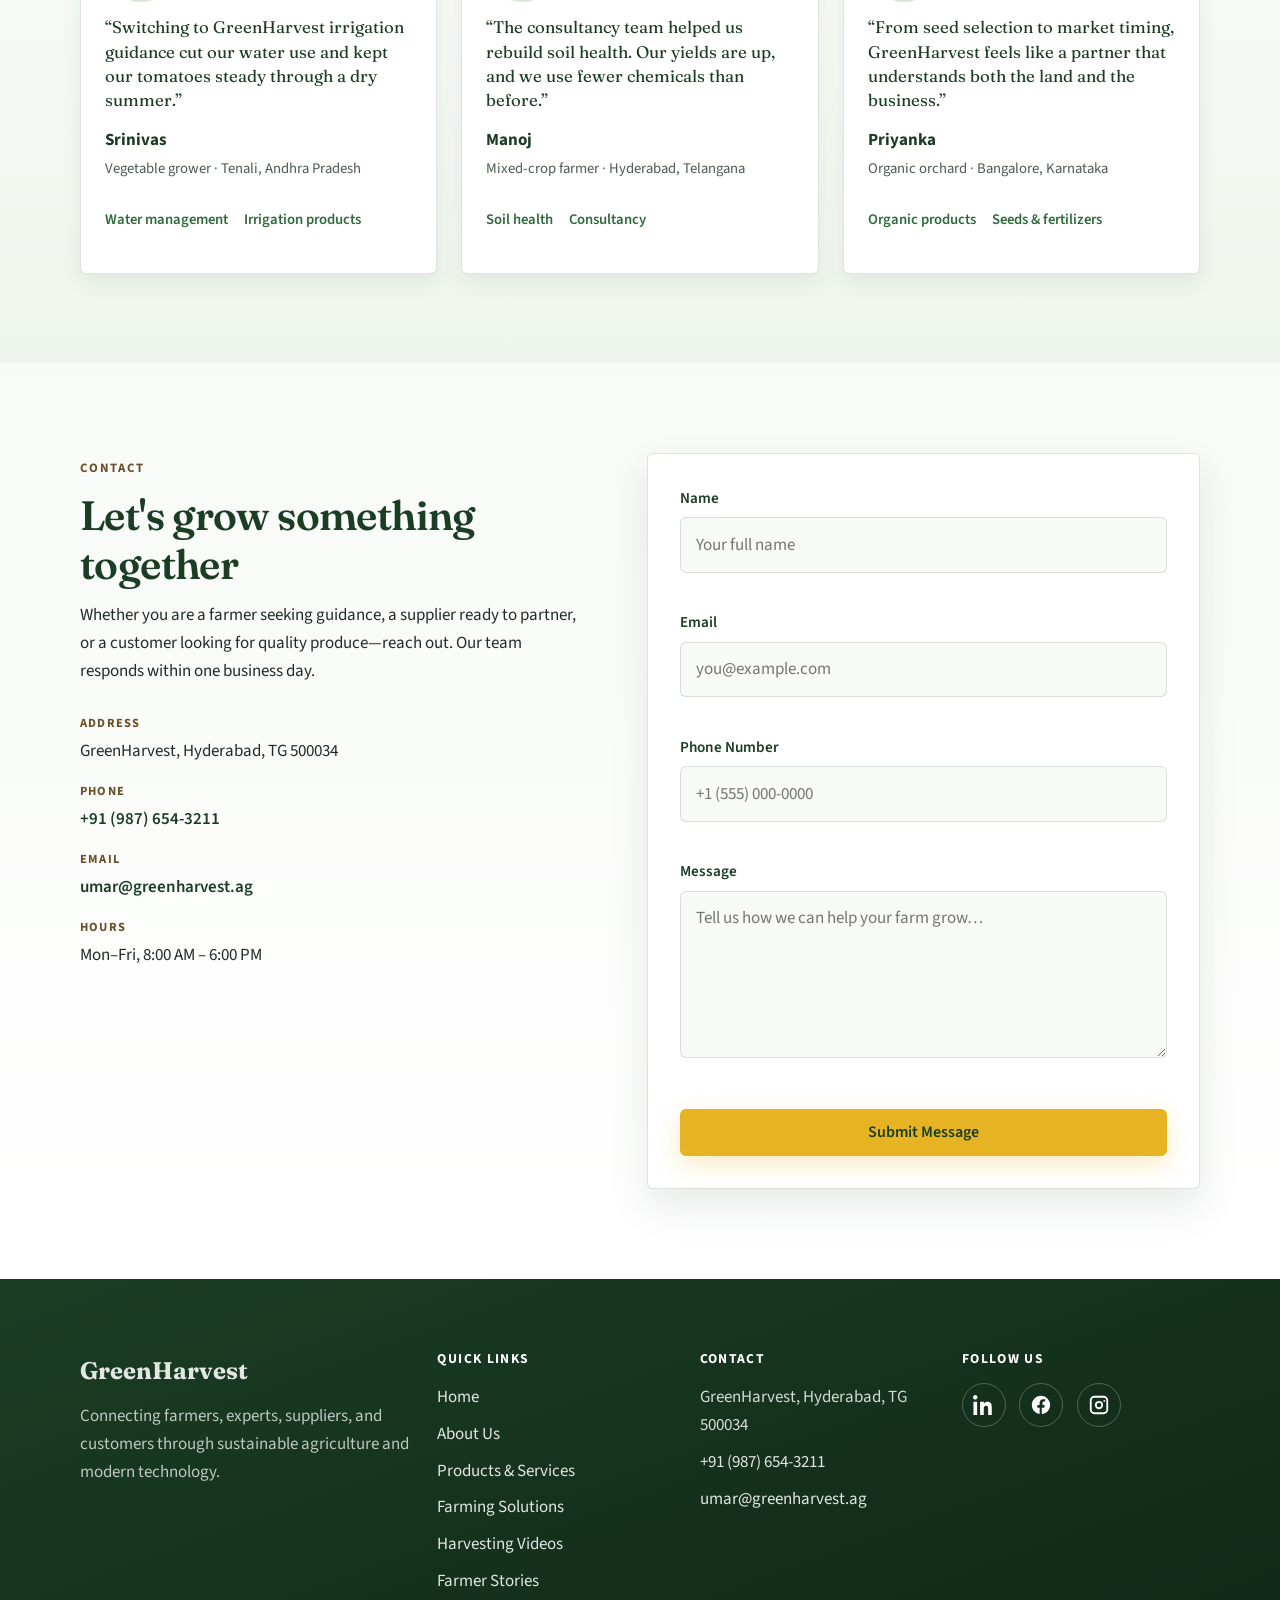
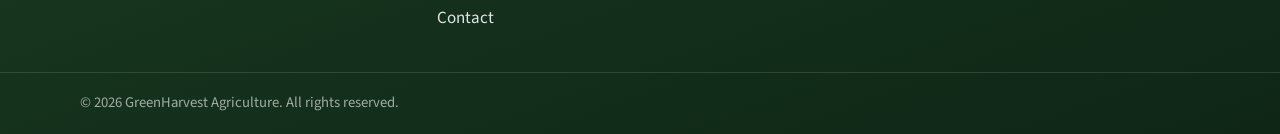
==== commit 95092ac5: "agri website" ====
--- a/index.html
+++ b/index.html
@@ -4,7 +4,7 @@
   <meta charset="UTF-8" />
   <meta name="viewport" content="width=device-width, initial-scale=1.0" />
   <meta name="description" content="GreenHarvest Agriculture connects farmers, experts, suppliers, and customers through sustainable, technology-driven farming solutions." />
-  <title>GreenHarvest Agriculture — Growing Tomorrow's Harvest Today</title>
+  <title>GreenHarvest Agriculture — Growing Today. Harvesting a Better Tomorrow</title>
   <link rel="preconnect" href="https://fonts.googleapis.com" />
   <link rel="preconnect" href="https://fonts.gstatic.com" crossorigin />
   <link href="https://fonts.googleapis.com/css2?family=Fraunces:opsz,wght@9..144,500;9..144,600;9..144,700&family=Source+Sans+3:wght@400;500;600;700&display=swap" rel="stylesheet" />
@@ -48,7 +48,7 @@
       <div class="hero__scrim"></div>
       <div class="hero__content">
         <p class="hero__brand">GreenHarvest</p>
-        <h1 id="hero-heading" class="hero__title">Growing Tomorrow's Harvest Today</h1>
+        <h1 id="hero-heading" class="hero__title">Growing Today. Harvesting a Better Tomorrow</h1>
         <p class="hero__subtitle">
           We connect farmers, agricultural experts, suppliers, and customers on one modern platform built for sustainable growth and smarter yields.
         </p>
@@ -485,9 +485,10 @@
       <div class="container">
         <header class="section__header section__header--center reveal">
           <p class="eyebrow">Harvesting Videos</p>
-          <h2 id="videos-heading">తెలుగు హార్వెస్టింగ్ వీడియోలు</h2>
+          <h2 id="videos-heading">Modern Harvesting Videos</h2>
           <p class="section__lead">
-            Watch combine and mini-harvester footage, then ask our multilingual chatbot about matching GreenHarvest products.
+            For more Modern Harvesting videos, visit
+            <a href="https://www.youtube.com/results?search_query=Modern+Harvesting" target="_blank" rel="noopener noreferrer">YouTube</a>.
           </p>
         </header>
         <div class="videos__grid">
@@ -696,7 +697,7 @@
         <h3>Contact</h3>
         <ul>
           <li>GreenHarvest, Hyderabad, TG 500034</li>
-          <li><a href="tel:+91-9876543211">+1 (987) 654-3211</a></li>
+          <li><a href="tel:+91-9876543211">+91 (987) 654-3211</a></li>
           <li><a href="mailto:umar@greenharvest.ag">umar@greenharvest.ag</a></li>
         </ul>
       </div>
